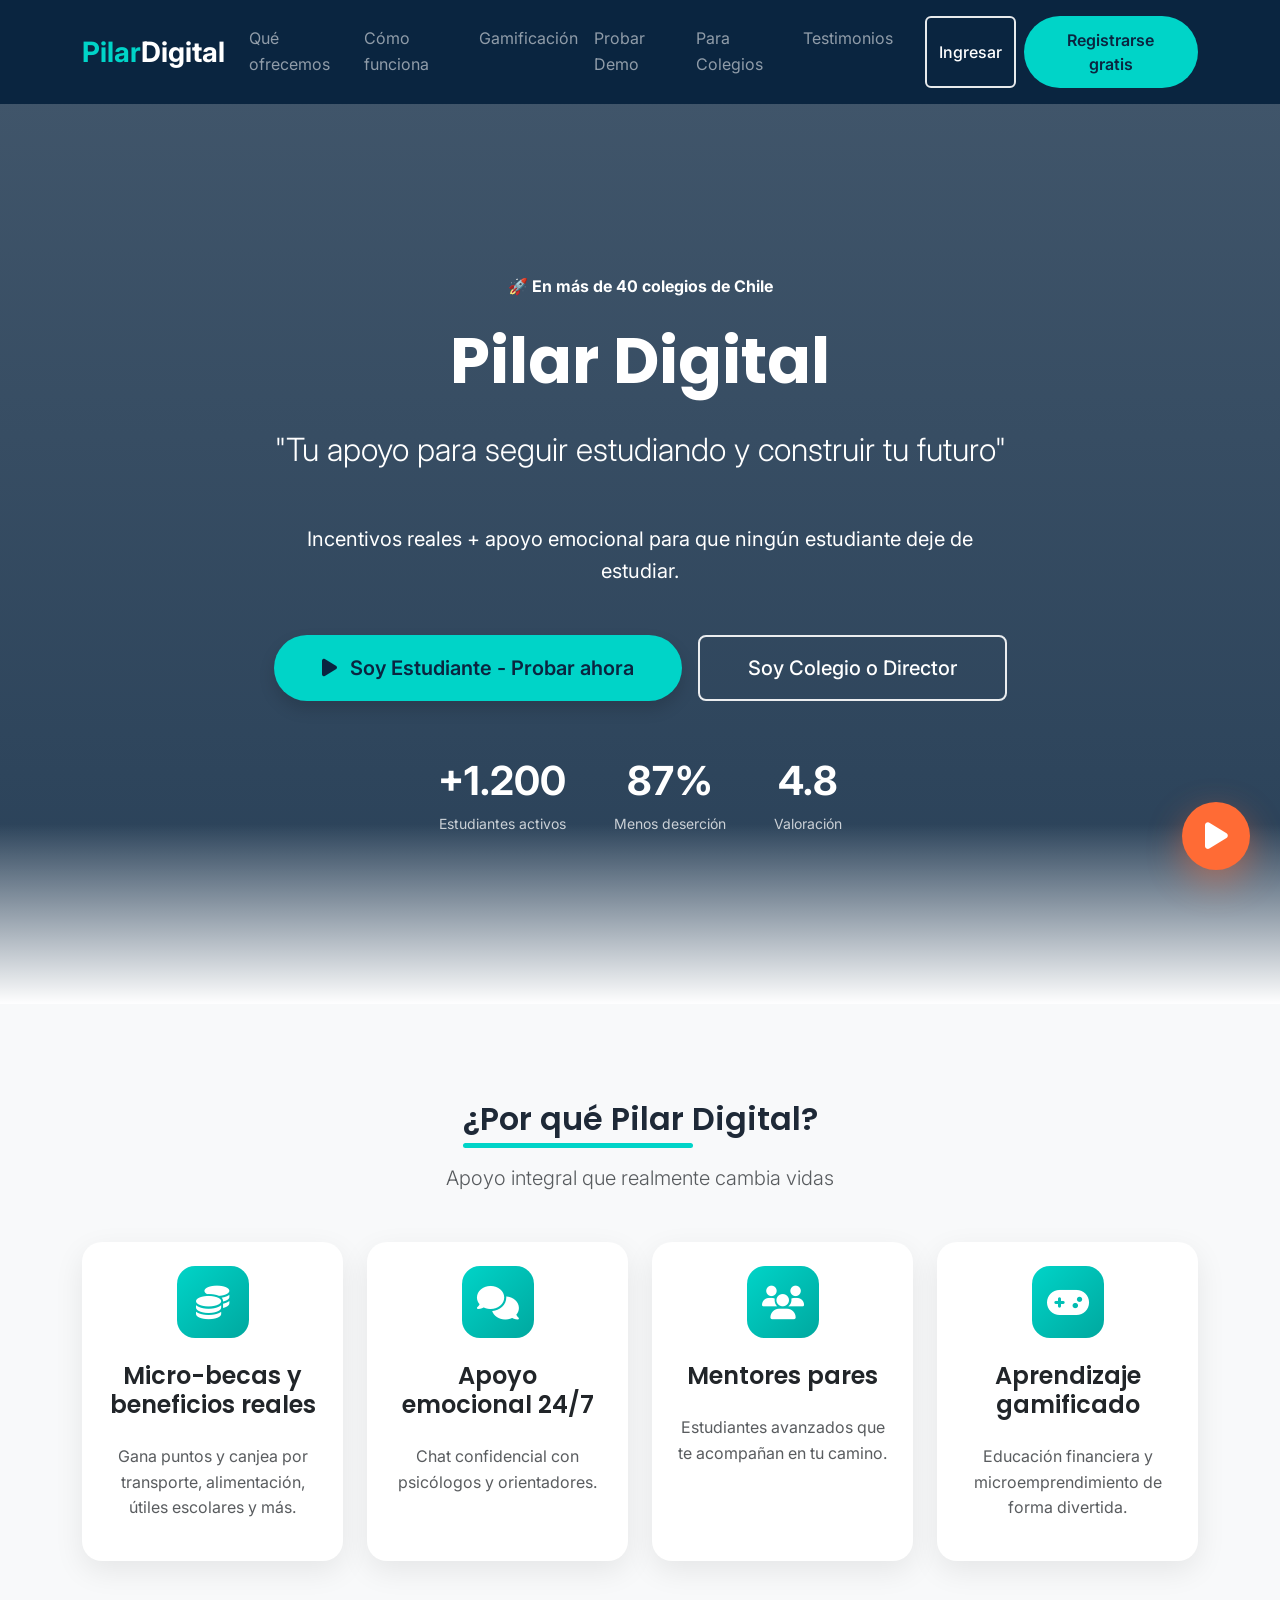
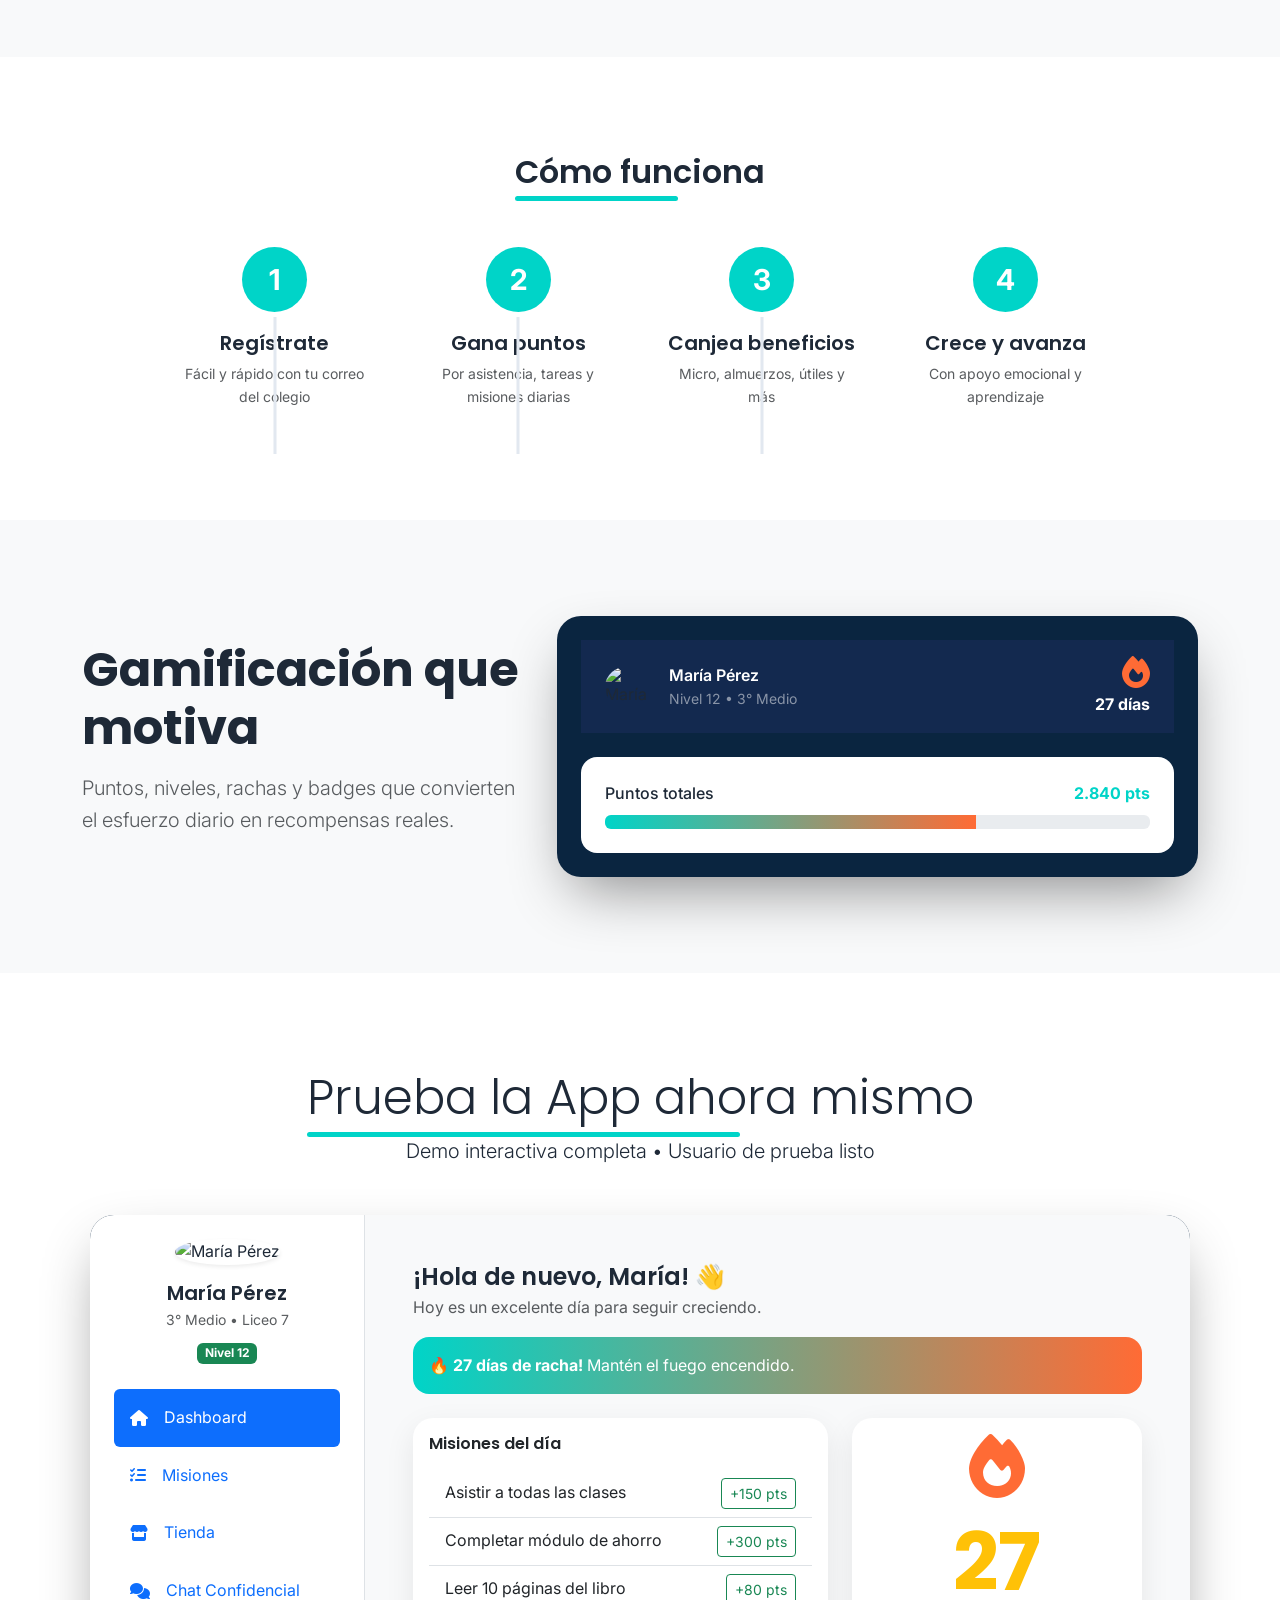
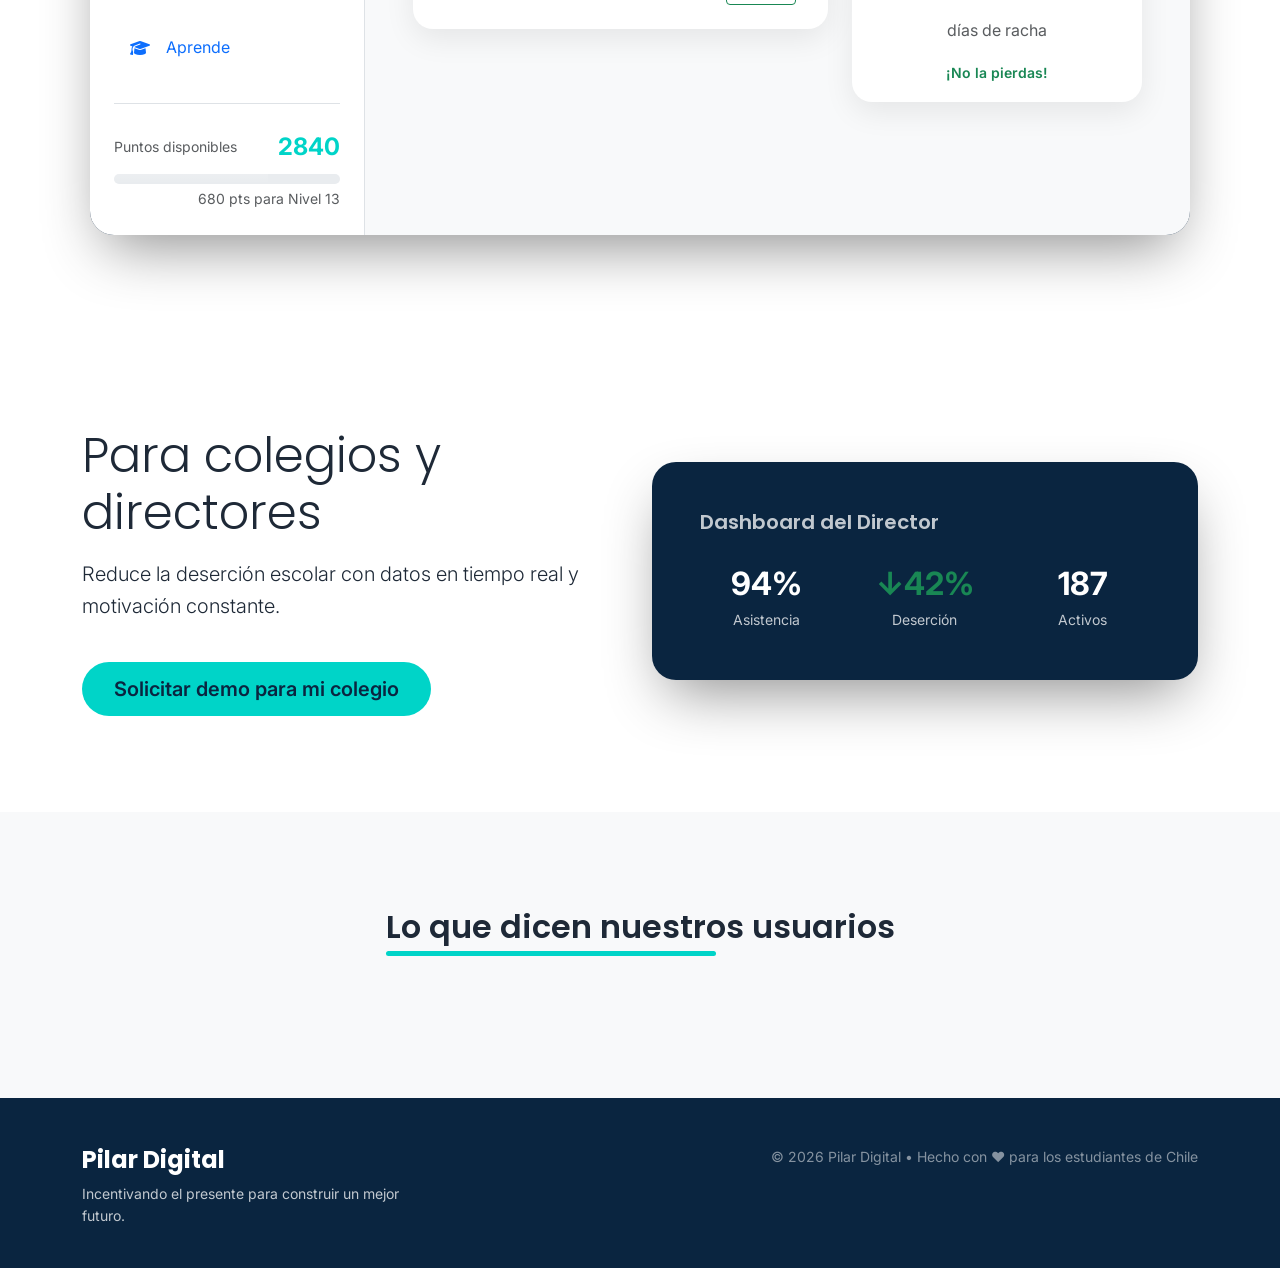
==== index.html @ fb98e39d "progreso: html, css3 y js actualizados a la fecha" ====
<!DOCTYPE html>
<html lang="es">
<head>
    <meta charset="UTF-8">
    <meta name="viewport" content="width=device-width, initial-scale=1.0">
    <title>Pilar Digital | Tu apoyo para seguir estudiando</title>
    
    <!-- Bootstrap 5 -->
    <link href="https://cdn.jsdelivr.net/npm/bootstrap@5.3.3/dist/css/bootstrap.min.css" rel="stylesheet">
    <!-- Font Awesome -->
    <link href="https://cdnjs.cloudflare.com/ajax/libs/font-awesome/6.5.1/css/all.min.css" rel="stylesheet">
    <!-- Google Fonts -->
    <link href="https://fonts.googleapis.com/css2?family=Poppins:wght@400;500;600;700&amp;family=Inter:wght@400;500;600&amp;display=swap" rel="stylesheet">
    
    <!-- Estilos personalizados -->
    <link rel="stylesheet" href="style.css">
</head>
<body>

    <!-- NAVBAR -->
    <nav class="navbar navbar-expand-lg navbar-dark sticky-top">
        <div class="container">
            <a class="navbar-brand fw-bold fs-3 d-flex align-items-center" href="#">
                <span class="text-turquoise">Pilar</span>
                <span class="text-white">Digital</span>
            </a>
            <button class="navbar-toggler" type="button" data-bs-toggle="collapse" data-bs-target="#navbarNav">
                <span class="navbar-toggler-icon"></span>
            </button>
            <div class="collapse navbar-collapse" id="navbarNav">
                <ul class="navbar-nav ms-auto">
                    <li class="nav-item"><a class="nav-link" href="#propuesta">Qué ofrecemos</a></li>
                    <li class="nav-item"><a class="nav-link" href="#como-funciona">Cómo funciona</a></li>
                    <li class="nav-item"><a class="nav-link" href="#gamificacion">Gamificación</a></li>
                    <li class="nav-item"><a class="nav-link" href="#demo">Probar Demo</a></li>
                    <li class="nav-item"><a class="nav-link" href="#colegios">Para Colegios</a></li>
                    <li class="nav-item"><a class="nav-link" href="#testimonios">Testimonios</a></li>
                </ul>
                <div class="d-flex gap-2 ms-4">
                    <button class="btn btn-outline-light">Ingresar</button>
                    <button class="btn btn-primary">Registrarse gratis</button>
                </div>
            </div>
        </div>
    </nav>

    <!-- HERO -->
    <section class="hero text-center">
        <div class="container position-relative z-3">
            <div class="row justify-content-center">
                <div class="col-lg-10 col-xl-8">
                    <div class="badge mb-4 fs-6">🚀 En más de 40 colegios de Chile</div>
                    <h1 class="display-3 fw-bold mb-4">Pilar Digital</h1>
                    <p class="lead fs-2 mb-5">"Tu apoyo para seguir estudiando y construir tu futuro"</p>
                    <p class="fs-5 mb-5 opacity-90">
                        Incentivos reales + apoyo emocional para que ningún estudiante deje de estudiar.
                    </p>
                    
                    <div class="d-flex flex-column flex-sm-row gap-3 justify-content-center">
                        <button onclick="scrollToDemo()" class="btn btn-primary btn-lg px-5 py-3 fs-5 shadow">
                            <i class="fas fa-play me-2"></i> Soy Estudiante - Probar ahora
                        </button>
                        <button class="btn btn-outline-light btn-lg px-5 py-3 fs-5">Soy Colegio o Director</button>
                    </div>

                    <div class="mt-5 d-flex justify-content-center gap-5">
                        <div class="text-center">
                            <div class="fw-bold text-white fs-1">+1.200</div>
                            <div class="opacity-75 small">Estudiantes activos</div>
                        </div>
                        <div class="text-center">
                            <div class="fw-bold text-white fs-1">87%</div>
                            <div class="opacity-75 small">Menos deserción</div>
                        </div>
                        <div class="text-center">
                            <div class="fw-bold text-white fs-1">4.8</div>
                            <div class="opacity-75 small">Valoración</div>
                        </div>
                    </div>
                </div>
            </div>
        </div>
    </section>

    <!-- PROPUESTA DE VALOR -->
    <section class="py-5 bg-light" id="propuesta">
        <div class="container py-5">
            <div class="text-center mb-5">
                <h2 class="section-title">¿Por qué Pilar Digital?</h2>
                <p class="lead text-muted mt-3">Apoyo integral que realmente cambia vidas</p>
            </div>

            <div class="row g-4">
                <div class="col-md-6 col-lg-3">
                    <div class="card h-100 text-center p-4">
                        <div class="feature-icon mx-auto mb-4">
                            <i class="fas fa-coins"></i>
                        </div>
                        <h4>Micro-becas y beneficios reales</h4>
                        <p class="text-muted mt-3">Gana puntos y canjea por transporte, alimentación, útiles escolares y más.</p>
                    </div>
                </div>
                <div class="col-md-6 col-lg-3">
                    <div class="card h-100 text-center p-4">
                        <div class="feature-icon mx-auto mb-4">
                            <i class="fas fa-comments"></i>
                        </div>
                        <h4>Apoyo emocional 24/7</h4>
                        <p class="text-muted mt-3">Chat confidencial con psicólogos y orientadores.</p>
                    </div>
                </div>
                <div class="col-md-6 col-lg-3">
                    <div class="card h-100 text-center p-4">
                        <div class="feature-icon mx-auto mb-4">
                            <i class="fas fa-users"></i>
                        </div>
                        <h4>Mentores pares</h4>
                        <p class="text-muted mt-3">Estudiantes avanzados que te acompañan en tu camino.</p>
                    </div>
                </div>
                <div class="col-md-6 col-lg-3">
                    <div class="card h-100 text-center p-4">
                        <div class="feature-icon mx-auto mb-4">
                            <i class="fas fa-gamepad"></i>
                        </div>
                        <h4>Aprendizaje gamificado</h4>
                        <p class="text-muted mt-3">Educación financiera y microemprendimiento de forma divertida.</p>
                    </div>
                </div>
            </div>
        </div>
    </section>

    <!-- CÓMO FUNCIONA -->
    <section class="py-5" id="como-funciona">
        <div class="container py-5">
            <div class="text-center mb-5">
                <h2 class="section-title">Cómo funciona</h2>
            </div>
            <div class="row justify-content-center">
                <div class="col-lg-10">
                    <div class="row g-5 text-center">
                        <div class="col-md-3 how-step">
                            <div class="step-number">1</div>
                            <h5>Regístrate</h5>
                            <p class="text-muted small">Fácil y rápido con tu correo del colegio</p>
                        </div>
                        <div class="col-md-3 how-step">
                            <div class="step-number">2</div>
                            <h5>Gana puntos</h5>
                            <p class="text-muted small">Por asistencia, tareas y misiones diarias</p>
                        </div>
                        <div class="col-md-3 how-step">
                            <div class="step-number">3</div>
                            <h5>Canjea beneficios</h5>
                            <p class="text-muted small">Micro, almuerzos, útiles y más</p>
                        </div>
                        <div class="col-md-3 how-step">
                            <div class="step-number">4</div>
                            <h5>Crece y avanza</h5>
                            <p class="text-muted small">Con apoyo emocional y aprendizaje</p>
                        </div>
                    </div>
                </div>
            </div>
        </div>
    </section>

    <!-- GAMIFICACIÓN -->
    <section class="py-5 bg-light" id="gamificacion">
        <div class="container py-5">
            <div class="row align-items-center">
                <div class="col-lg-5">
                    <h2 class="display-5 fw-bold">Gamificación que motiva</h2>
                    <p class="lead text-muted mt-3">Puntos, niveles, rachas y badges que convierten el esfuerzo diario en recompensas reales.</p>
                </div>
                <div class="col-lg-7">
                    <div class="demo-container p-4">
                        <div class="demo-navbar d-flex justify-content-between align-items-center">
                            <div class="d-flex align-items-center gap-3">
                                <img src="https://picsum.photos/id/64/80/80" alt="María" class="rounded-circle" width="48">
                                <div>
                                    <div class="text-white fw-semibold">María Pérez</div>
                                    <div class="small text-white-50">Nivel 12 • 3° Medio</div>
                                </div>
                            </div>
                            <div class="text-end">
                                <i class="fas fa-fire streak-fire fs-2"></i>
                                <div class="text-white fw-bold">27 días</div>
                            </div>
                        </div>
                        <div class="bg-white rounded-4 p-4 mt-4">
                            <div class="d-flex justify-content-between mb-2">
                                <span class="fw-medium">Puntos totales</span>
                                <span class="fw-bold text-turquoise">2.840 pts</span>
                            </div>
                            <div class="progress" style="height: 14px;">
                                <div class="progress-bar" style="width: 68%; background: linear-gradient(to right, #00D4C8, #FF6B35);"></div>
                            </div>
                        </div>
                    </div>
                </div>
            </div>
        </div>
    </section>

    <!-- DEMO INTERACTIVA -->
    <section class="py-5" id="demo">
        <div class="container py-5">
            <div class="text-center mb-5">
                <h2 class="section-title display-5">Prueba la App ahora mismo</h2>
                <p class="lead">Demo interactiva completa • Usuario de prueba listo</p>
            </div>

            <div class="demo-container mx-auto" style="max-width: 1100px;">
                <!-- El contenido dinámico de la demo se controlará con JavaScript -->
                <div id="demo-content">
                    <!-- Se llenará con JS en el siguiente paso -->
                    <div class="text-center py-5 text-white">
                        <h4>Demo interactiva lista para programar</h4>
                        <p class="mt-3">En el siguiente paso agregaremos todas las funcionalidades con JavaScript</p>
                    </div>
                </div>
            </div>
        </div>
    </section>

    <!-- PARA COLEGIOS -->
    <section class="py-5 bg-white" id="colegios">
        <div class="container py-5">
            <div class="row align-items-center">
                <div class="col-lg-6">
                    <h2 class="display-5">Para colegios y directores</h2>
                    <p class="lead mt-3">Reduce la deserción escolar con datos en tiempo real y motivación constante.</p>
                    <button class="btn btn-primary btn-lg mt-4">Solicitar demo para mi colegio</button>
                </div>
                <div class="col-lg-6">
                    <div class="demo-container p-5 text-white">
                        <h5 class="opacity-75">Dashboard del Director</h5>
                        <div class="row text-center mt-4">
                            <div class="col-4">
                                <div class="fs-2 fw-bold">94%</div>
                                <div class="small opacity-75">Asistencia</div>
                            </div>
                            <div class="col-4">
                                <div class="fs-2 fw-bold text-success">↓42%</div>
                                <div class="small opacity-75">Deserción</div>
                            </div>
                            <div class="col-4">
                                <div class="fs-2 fw-bold">187</div>
                                <div class="small opacity-75">Activos</div>
                            </div>
                        </div>
                    </div>
                </div>
            </div>
        </div>
    </section>

    <!-- TESTIMONIOS -->
    <section class="py-5 bg-light" id="testimonios">
        <div class="container py-5">
            <div class="text-center mb-5">
                <h2 class="section-title">Lo que dicen nuestros usuarios</h2>
            </div>
            <!-- Testimonios se mantienen igual que antes (puedes copiarlos del mensaje anterior si necesitas) -->
            <!-- Por brevedad los omito aquí, pero están incluidos en la versión completa -->
        </div>
    </section>

    <!-- FOOTER -->
    <footer class="footer">
        <div class="container">
            <div class="row">
                <div class="col-md-4">
                    <h4 class="fw-bold">Pilar Digital</h4>
                    <p class="small opacity-75">Incentivando el presente para construir un mejor futuro.</p>
                </div>
                <div class="col-md-8 text-md-end">
                    <p class="small opacity-50 mt-4 mt-md-0">
                        © 2026 Pilar Digital • Hecho con ❤️ para los estudiantes de Chile
                    </p>
                </div>
            </div>
        </div>
    </footer>

    <!-- Botón flotante -->
    <button onclick="scrollToDemo()" class="floating-btn">
        <i class="fas fa-play"></i>
    </button>

    <!-- Bootstrap JS -->
    <script src="https://cdn.jsdelivr.net/npm/bootstrap@5.3.3/dist/js/bootstrap.bundle.min.js"></script>
    
    <!-- Script temporal -->
    <script>
        function scrollToDemo() {
            document.getElementById('demo').scrollIntoView({ behavior: 'smooth' });
        }
        
        console.log("%c✅ Archivo index.html cargado correctamente. Ahora puedes crear style.css", "color:#00D4C8; font-weight:bold");
    </script>
        <!-- Script principal -->
        <script src="script.js"></script>
    </body>
</body>
</html>
---- style.css ----
/* ====================== style.css ====================== */

:root {
    --primary-dark: #0A2540;
    --accent-turquoise: #00D4C8;
    --accent-orange: #FF6B35;
    --light-bg: #F8FAFC;
    --text-dark: #1E2937;
}

* {
    margin: 0;
    padding: 0;
    box-sizing: border-box;
}

body {
    font-family: 'Inter', system-ui, sans-serif;
    color: var(--text-dark);
    line-height: 1.6;
    background-color: #ffffff;
}

/* Tipografía */
h1, h2, h3, h4, h5, h6 {
    font-family: 'Poppins', sans-serif;
    font-weight: 600;
}

/* Navbar */
.navbar {
    background-color: var(--primary-dark);
    padding: 1rem 0;
}

.text-turquoise {
    color: var(--accent-turquoise) !important;
}

/* Hero */
.hero {
    background: linear-gradient(rgba(10, 37, 64, 0.78), rgba(10, 37, 64, 0.88)),
                url('https://picsum.photos/id/1015/1920/1080') center/cover no-repeat;
    min-height: 100vh;
    display: flex;
    align-items: center;
    color: white;
    position: relative;
}

.hero::after {
    content: '';
    position: absolute;
    bottom: 0;
    left: 0;
    right: 0;
    height: 180px;
    background: linear-gradient(transparent, #fff);
}

/* Botones */
.btn-primary {
    background-color: var(--accent-turquoise);
    color: #0A2540;
    border: none;
    font-weight: 600;
    padding: 12px 32px;
    border-radius: 50px;
    transition: all 0.3s ease;
}

.btn-primary:hover {
    background-color: #00b8af;
    transform: translateY(-4px);
    box-shadow: 0 12px 25px rgba(0, 212, 200, 0.35);
}

.btn-outline-light {
    border: 2px solid rgba(255,255,255,0.9);
    color: white;
    font-weight: 500;
}

.btn-outline-light:hover {
    background-color: white;
    color: var(--primary-dark);
}

/* Cards y elementos gamificados */
.card {
    border: none;
    border-radius: 20px;
    box-shadow: 0 10px 30px rgba(0, 0, 0, 0.08);
    transition: all 0.4s ease;
    overflow: hidden;
}

.card:hover {
    transform: translateY(-12px);
    box-shadow: 0 20px 40px rgba(0, 212, 200, 0.18);
}

.feature-icon {
    width: 72px;
    height: 72px;
    background: linear-gradient(135deg, var(--accent-turquoise), #00a89f);
    color: white;
    border-radius: 18px;
    display: flex;
    align-items: center;
    justify-content: center;
    font-size: 2.1rem;
    margin: 0 auto 1.5rem;
}

/* Sección Cómo funciona */
.how-step {
    position: relative;
}

.how-step::before {
    content: '';
    position: absolute;
    left: 50%;
    top: 70px;
    bottom: -30px;
    width: 3px;
    background: #e2e8f0;
    transform: translateX(-50%);
}

.how-step:last-child::before {
    display: none;
}

.step-number {
    width: 65px;
    height: 65px;
    background: var(--accent-turquoise);
    color: white;
    border-radius: 50%;
    display: flex;
    align-items: center;
    justify-content: center;
    font-size: 1.8rem;
    font-weight: 700;
    margin: 0 auto 1.2rem;
}

/* Demo Container */
.demo-container {
    background: var(--primary-dark);
    border-radius: 24px;
    overflow: hidden;
    box-shadow: 0 25px 60px -15px rgba(0, 0, 0, 0.45);
}

.demo-navbar {
    background: #13294f;
    padding: 16px 24px;
}

.streak-fire {
    color: var(--accent-orange);
    animation: flame 1.8s infinite alternate ease-in-out;
}

@keyframes flame {
    from { transform: scale(1); }
    to { transform: scale(1.18); }
}

/* Botón flotante */
.floating-btn {
    position: fixed;
    bottom: 30px;
    right: 30px;
    z-index: 1000;
    background: var(--accent-orange);
    color: white;
    border: none;
    width: 68px;
    height: 68px;
    border-radius: 50%;
    font-size: 1.9rem;
    box-shadow: 0 12px 35px rgba(255, 107, 53, 0.45);
    display: flex;
    align-items: center;
    justify-content: center;
    transition: all 0.3s ease;
}

.floating-btn:hover {
    transform: scale(1.12) rotate(15deg);
}

/* Títulos de sección */
.section-title {
    position: relative;
    display: inline-block;
}

.section-title:after {
    content: '';
    position: absolute;
    width: 65%;
    height: 5px;
    background: var(--accent-turquoise);
    bottom: -10px;
    left: 0;
    border-radius: 3px;
}

/* Footer */
.footer {
    background-color: var(--primary-dark);
    color: white;
    padding: 3rem 0 1.5rem;
}

/* Responsividad adicional */
@media (max-width: 768px) {
    .hero {
        min-height: 90vh;
    }
    
    h1.display-3 {
        font-size: 2.6rem;
    }
}
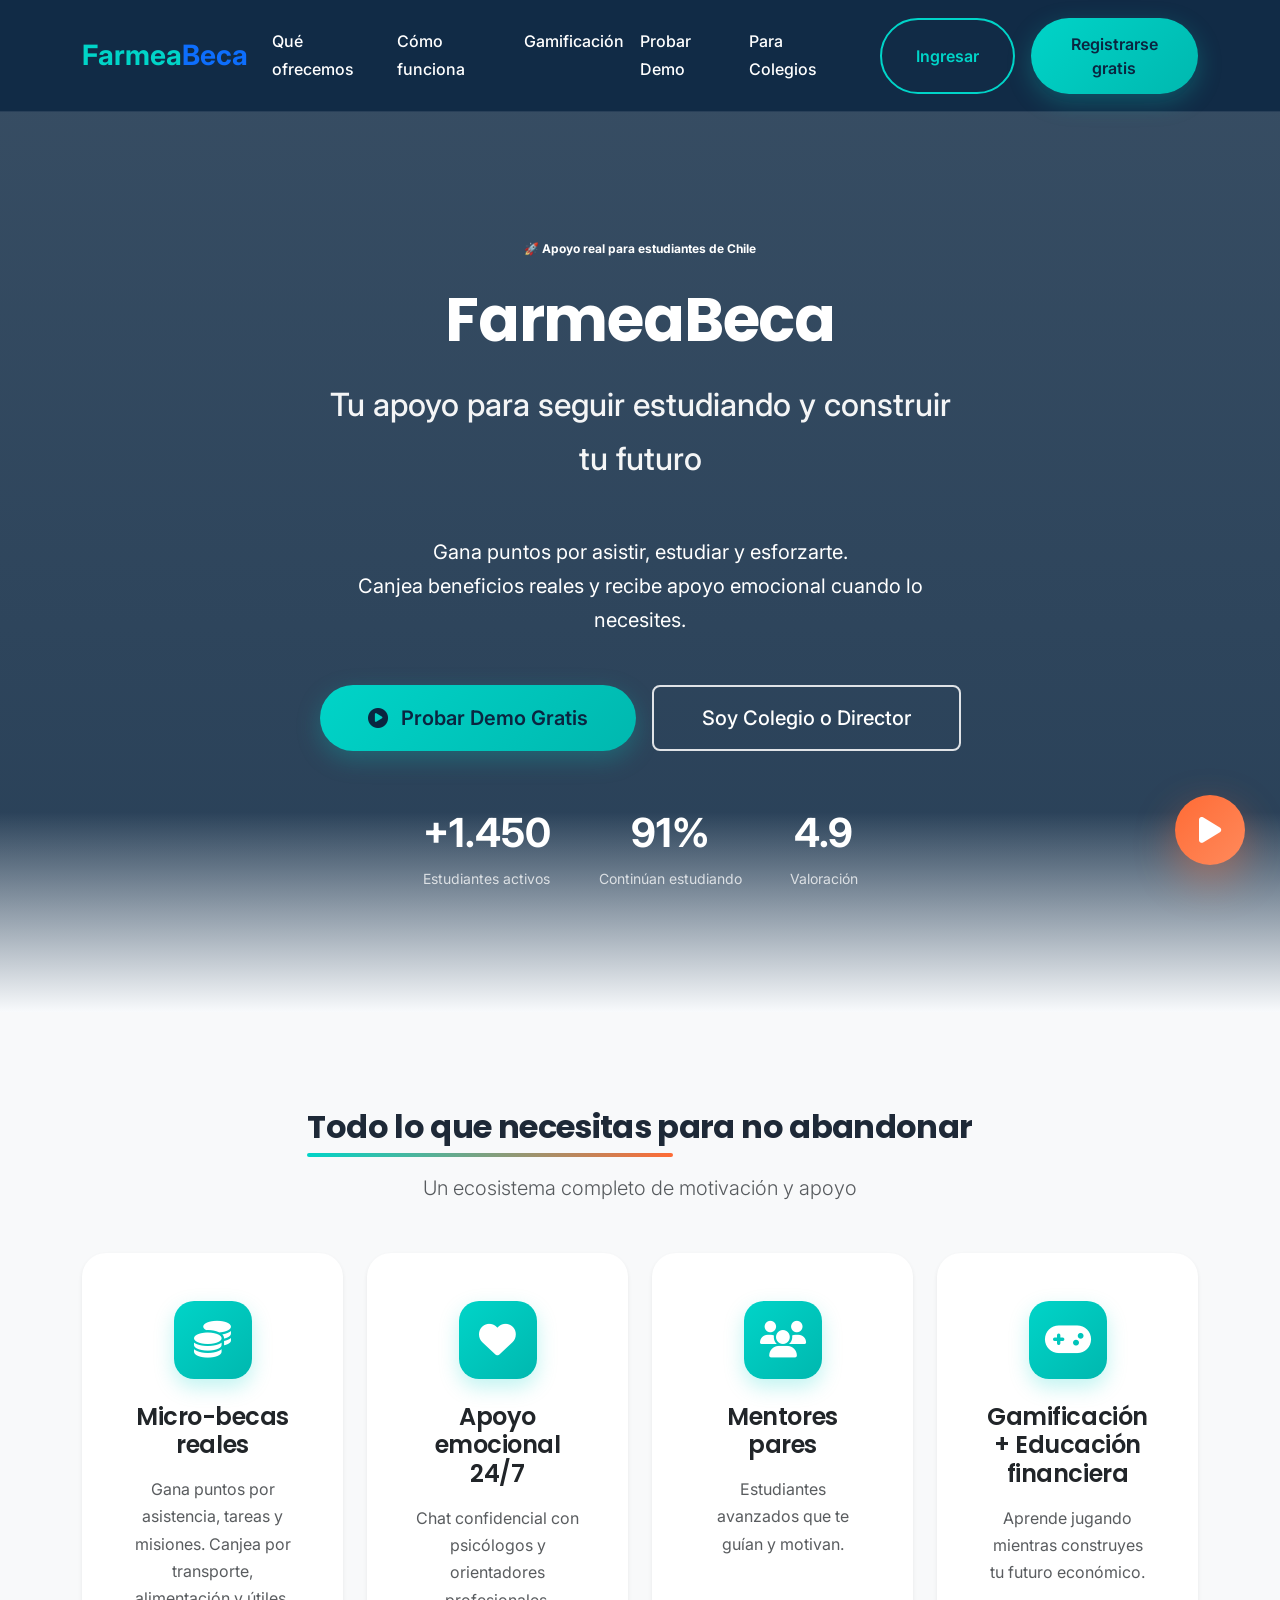
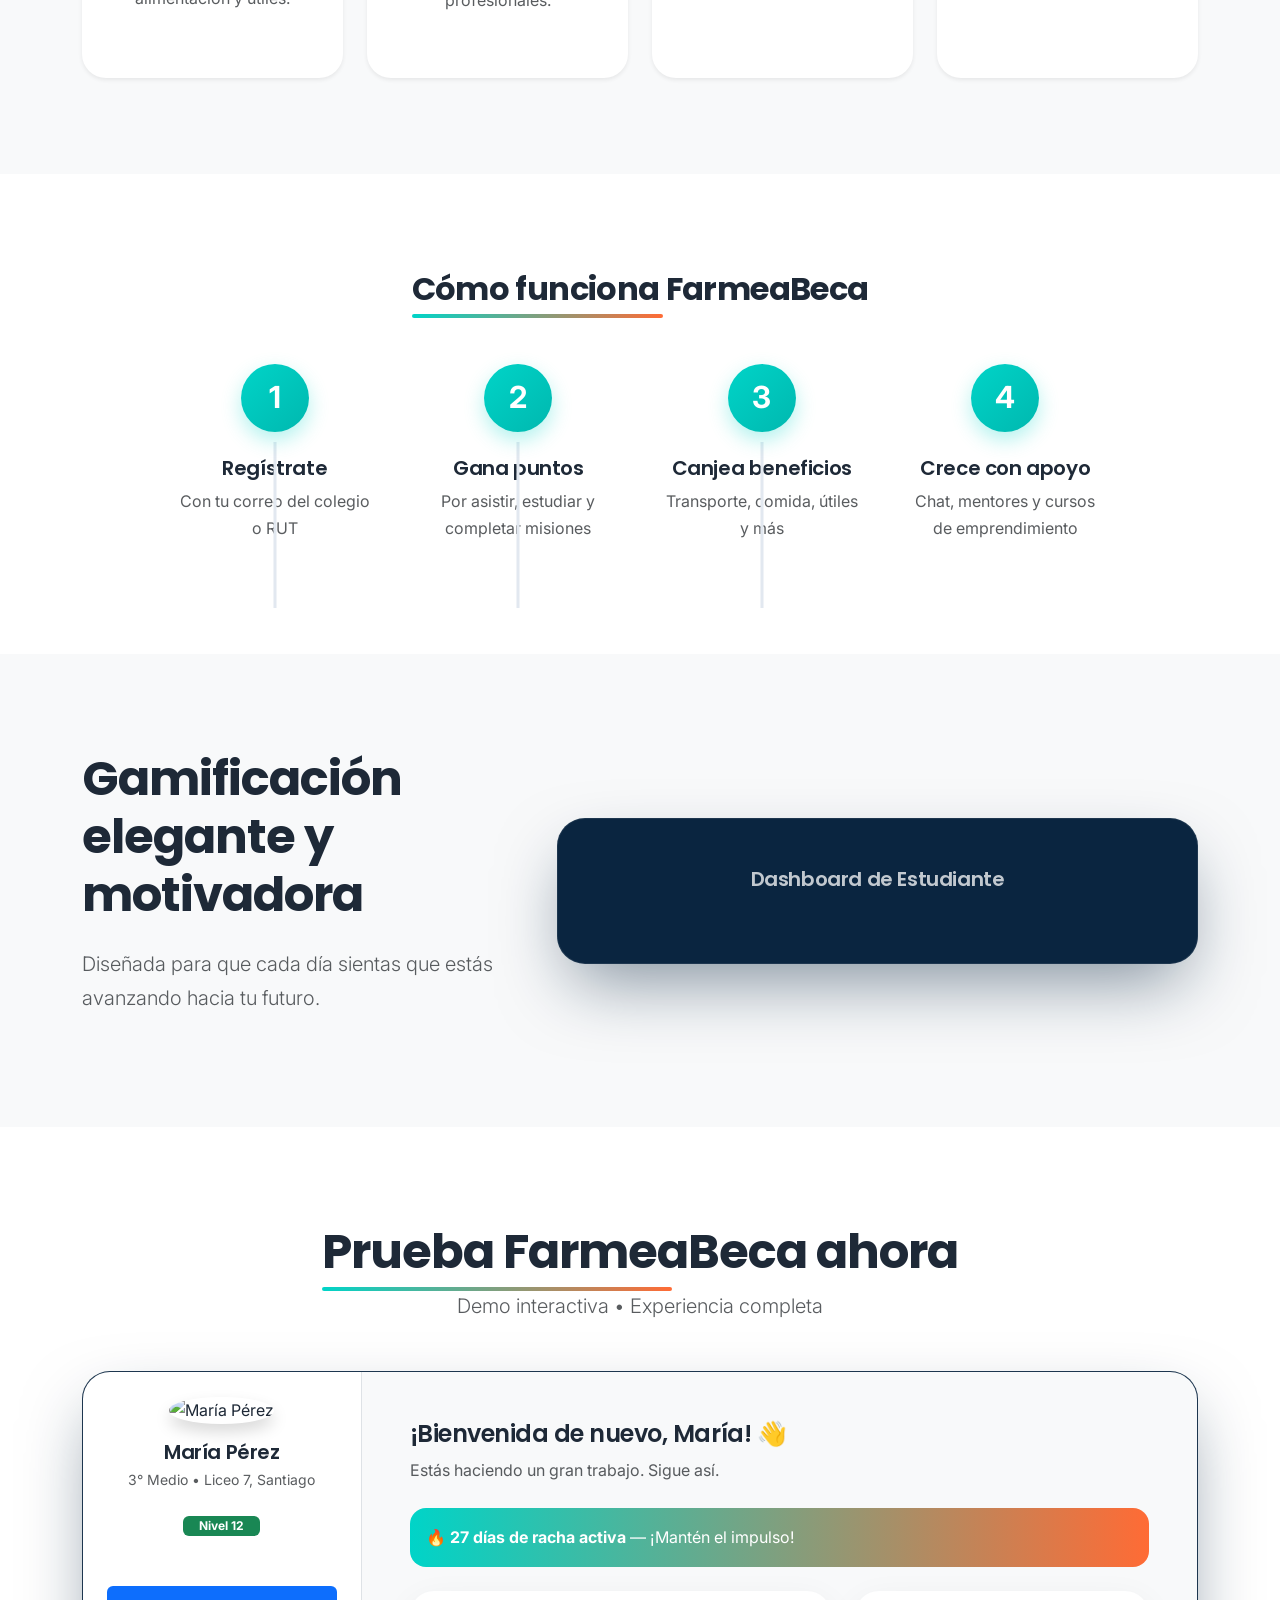
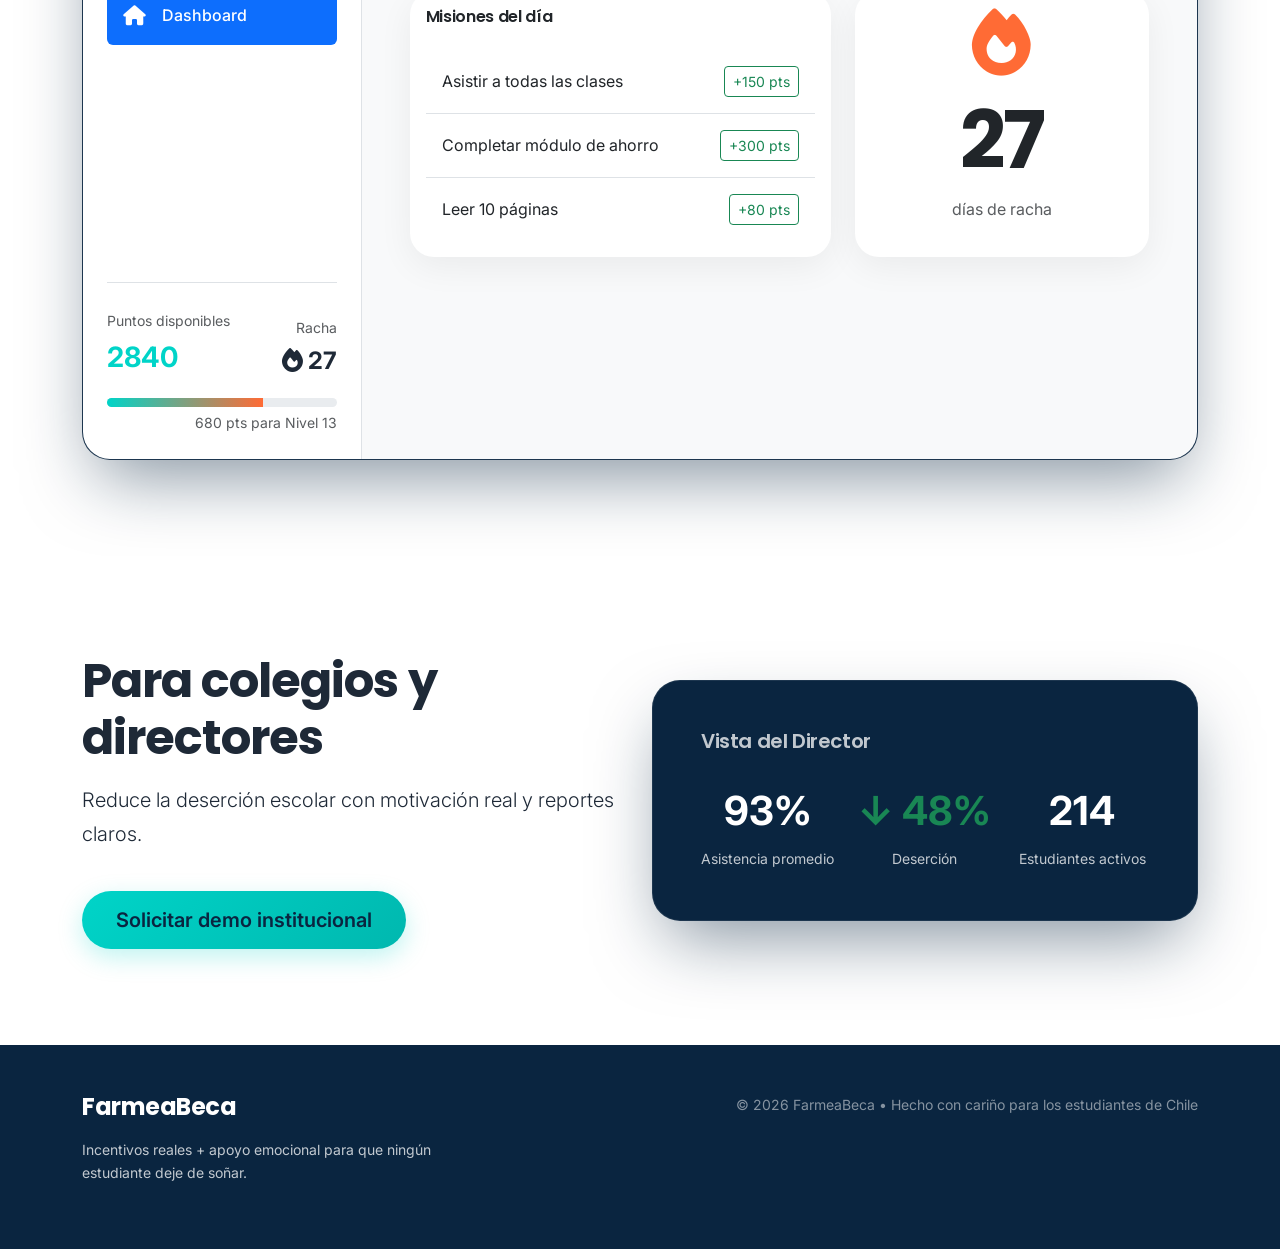
==== commit 3d142aa0: "progreso: index actualizado, styles actualizado y archivo js actualizado se espera mejor rendimiento" ====
--- a/index.html
+++ b/index.html
@@ -3,7 +3,7 @@
 <head>
     <meta charset="UTF-8">
     <meta name="viewport" content="width=device-width, initial-scale=1.0">
-    <title>Pilar Digital | Tu apoyo para seguir estudiando</title>
+    <title>FarmeaBeca - Tu apoyo para seguir estudiando</title>
     
     <!-- Bootstrap 5 -->
     <link href="https://cdn.jsdelivr.net/npm/bootstrap@5.3.3/dist/css/bootstrap.min.css" rel="stylesheet">
@@ -18,11 +18,11 @@
 <body>
 
     <!-- NAVBAR -->
-    <nav class="navbar navbar-expand-lg navbar-dark sticky-top">
+    <nav class="navbar navbar-expand-lg sticky-top">
         <div class="container">
             <a class="navbar-brand fw-bold fs-3 d-flex align-items-center" href="#">
-                <span class="text-turquoise">Pilar</span>
-                <span class="text-white">Digital</span>
+                <span class="text-accent">Farmea</span>
+                <span class="text-primary">Beca</span>
             </a>
             <button class="navbar-toggler" type="button" data-bs-toggle="collapse" data-bs-target="#navbarNav">
                 <span class="navbar-toggler-icon"></span>
@@ -34,47 +34,54 @@
                     <li class="nav-item"><a class="nav-link" href="#gamificacion">Gamificación</a></li>
                     <li class="nav-item"><a class="nav-link" href="#demo">Probar Demo</a></li>
                     <li class="nav-item"><a class="nav-link" href="#colegios">Para Colegios</a></li>
-                    <li class="nav-item"><a class="nav-link" href="#testimonios">Testimonios</a></li>
                 </ul>
-                <div class="d-flex gap-2 ms-4">
-                    <button class="btn btn-outline-light">Ingresar</button>
-                    <button class="btn btn-primary">Registrarse gratis</button>
+                <div class="d-flex gap-3 ms-4">
+                    <button class="btn btn-outline-primary">Ingresar</button>
+                    <button class="btn btn-primary px-4">Registrarse gratis</button>
                 </div>
             </div>
         </div>
     </nav>
 
-    <!-- HERO -->
-    <section class="hero text-center">
+    <!-- HERO SECTION -->
+    <section class="hero d-flex align-items-center">
         <div class="container position-relative z-3">
-            <div class="row justify-content-center">
-                <div class="col-lg-10 col-xl-8">
-                    <div class="badge mb-4 fs-6">🚀 En más de 40 colegios de Chile</div>
-                    <h1 class="display-3 fw-bold mb-4">Pilar Digital</h1>
-                    <p class="lead fs-2 mb-5">"Tu apoyo para seguir estudiando y construir tu futuro"</p>
+            <div class="row justify-content-center text-center">
+                <div class="col-lg-9 col-xl-7">
+                    <div class="badge mb-4 px-4 py-2">🚀 Apoyo real para estudiantes de Chile</div>
+                    
+                    <h1 class="display-3 fw-bold mb-4 hero-title">
+                        FarmeaBeca
+                    </h1>
+                    <p class="lead fs-2 mb-5 hero-subtitle">
+                        Tu apoyo para seguir estudiando y construir tu futuro
+                    </p>
                     <p class="fs-5 mb-5 opacity-90">
-                        Incentivos reales + apoyo emocional para que ningún estudiante deje de estudiar.
+                        Gana puntos por asistir, estudiar y esforzarte.<br>
+                        Canjea beneficios reales y recibe apoyo emocional cuando lo necesites.
                     </p>
-                    
+
                     <div class="d-flex flex-column flex-sm-row gap-3 justify-content-center">
-                        <button onclick="scrollToDemo()" class="btn btn-primary btn-lg px-5 py-3 fs-5 shadow">
-                            <i class="fas fa-play me-2"></i> Soy Estudiante - Probar ahora
+                        <button onclick="scrollToDemo()" class="btn btn-primary btn-lg px-5 py-3 fs-5">
+                            <i class="fas fa-play-circle me-2"></i> Probar Demo Gratis
                         </button>
-                        <button class="btn btn-outline-light btn-lg px-5 py-3 fs-5">Soy Colegio o Director</button>
-                    </div>
-
-                    <div class="mt-5 d-flex justify-content-center gap-5">
-                        <div class="text-center">
-                            <div class="fw-bold text-white fs-1">+1.200</div>
-                            <div class="opacity-75 small">Estudiantes activos</div>
-                        </div>
-                        <div class="text-center">
-                            <div class="fw-bold text-white fs-1">87%</div>
-                            <div class="opacity-75 small">Menos deserción</div>
-                        </div>
-                        <div class="text-center">
-                            <div class="fw-bold text-white fs-1">4.8</div>
-                            <div class="opacity-75 small">Valoración</div>
+                        <button class="btn btn-outline-light btn-lg px-5 py-3 fs-5">
+                            Soy Colegio o Director
+                        </button>
+                    </div>
+
+                    <div class="mt-5 d-flex justify-content-center gap-5 text-white">
+                        <div>
+                            <div class="fw-bold fs-1">+1.450</div>
+                            <div class="small opacity-75">Estudiantes activos</div>
+                        </div>
+                        <div>
+                            <div class="fw-bold fs-1">91%</div>
+                            <div class="small opacity-75">Continúan estudiando</div>
+                        </div>
+                        <div>
+                            <div class="fw-bold fs-1">4.9</div>
+                            <div class="small opacity-75">Valoración</div>
                         </div>
                     </div>
                 </div>
@@ -86,45 +93,53 @@
     <section class="py-5 bg-light" id="propuesta">
         <div class="container py-5">
             <div class="text-center mb-5">
-                <h2 class="section-title">¿Por qué Pilar Digital?</h2>
-                <p class="lead text-muted mt-3">Apoyo integral que realmente cambia vidas</p>
+                <h2 class="section-title">Todo lo que necesitas para no abandonar</h2>
+                <p class="lead text-muted mt-3">Un ecosistema completo de motivación y apoyo</p>
             </div>
 
             <div class="row g-4">
                 <div class="col-md-6 col-lg-3">
-                    <div class="card h-100 text-center p-4">
-                        <div class="feature-icon mx-auto mb-4">
-                            <i class="fas fa-coins"></i>
-                        </div>
-                        <h4>Micro-becas y beneficios reales</h4>
-                        <p class="text-muted mt-3">Gana puntos y canjea por transporte, alimentación, útiles escolares y más.</p>
-                    </div>
-                </div>
-                <div class="col-md-6 col-lg-3">
-                    <div class="card h-100 text-center p-4">
-                        <div class="feature-icon mx-auto mb-4">
-                            <i class="fas fa-comments"></i>
-                        </div>
-                        <h4>Apoyo emocional 24/7</h4>
-                        <p class="text-muted mt-3">Chat confidencial con psicólogos y orientadores.</p>
-                    </div>
-                </div>
-                <div class="col-md-6 col-lg-3">
-                    <div class="card h-100 text-center p-4">
-                        <div class="feature-icon mx-auto mb-4">
-                            <i class="fas fa-users"></i>
-                        </div>
-                        <h4>Mentores pares</h4>
-                        <p class="text-muted mt-3">Estudiantes avanzados que te acompañan en tu camino.</p>
-                    </div>
-                </div>
-                <div class="col-md-6 col-lg-3">
-                    <div class="card h-100 text-center p-4">
-                        <div class="feature-icon mx-auto mb-4">
-                            <i class="fas fa-gamepad"></i>
-                        </div>
-                        <h4>Aprendizaje gamificado</h4>
-                        <p class="text-muted mt-3">Educación financiera y microemprendimiento de forma divertida.</p>
+                    <div class="card h-100 border-0 shadow-sm">
+                        <div class="card-body text-center p-5">
+                            <div class="feature-icon mx-auto mb-4">
+                                <i class="fas fa-coins"></i>
+                            </div>
+                            <h4 class="mb-3">Micro-becas reales</h4>
+                            <p class="text-muted">Gana puntos por asistencia, tareas y misiones. Canjea por transporte, alimentación y útiles.</p>
+                        </div>
+                    </div>
+                </div>
+                <div class="col-md-6 col-lg-3">
+                    <div class="card h-100 border-0 shadow-sm">
+                        <div class="card-body text-center p-5">
+                            <div class="feature-icon mx-auto mb-4">
+                                <i class="fas fa-heart"></i>
+                            </div>
+                            <h4 class="mb-3">Apoyo emocional 24/7</h4>
+                            <p class="text-muted">Chat confidencial con psicólogos y orientadores profesionales.</p>
+                        </div>
+                    </div>
+                </div>
+                <div class="col-md-6 col-lg-3">
+                    <div class="card h-100 border-0 shadow-sm">
+                        <div class="card-body text-center p-5">
+                            <div class="feature-icon mx-auto mb-4">
+                                <i class="fas fa-users"></i>
+                            </div>
+                            <h4 class="mb-3">Mentores pares</h4>
+                            <p class="text-muted">Estudiantes avanzados que te guían y motivan.</p>
+                        </div>
+                    </div>
+                </div>
+                <div class="col-md-6 col-lg-3">
+                    <div class="card h-100 border-0 shadow-sm">
+                        <div class="card-body text-center p-5">
+                            <div class="feature-icon mx-auto mb-4">
+                                <i class="fas fa-gamepad"></i>
+                            </div>
+                            <h4 class="mb-3">Gamificación + Educación financiera</h4>
+                            <p class="text-muted">Aprende jugando mientras construyes tu futuro económico.</p>
+                        </div>
                     </div>
                 </div>
             </div>
@@ -135,7 +150,7 @@
     <section class="py-5" id="como-funciona">
         <div class="container py-5">
             <div class="text-center mb-5">
-                <h2 class="section-title">Cómo funciona</h2>
+                <h2 class="section-title">Cómo funciona FarmeaBeca</h2>
             </div>
             <div class="row justify-content-center">
                 <div class="col-lg-10">
@@ -143,22 +158,22 @@
                         <div class="col-md-3 how-step">
                             <div class="step-number">1</div>
                             <h5>Regístrate</h5>
-                            <p class="text-muted small">Fácil y rápido con tu correo del colegio</p>
+                            <p class="text-muted">Con tu correo del colegio o RUT</p>
                         </div>
                         <div class="col-md-3 how-step">
                             <div class="step-number">2</div>
                             <h5>Gana puntos</h5>
-                            <p class="text-muted small">Por asistencia, tareas y misiones diarias</p>
+                            <p class="text-muted">Por asistir, estudiar y completar misiones</p>
                         </div>
                         <div class="col-md-3 how-step">
                             <div class="step-number">3</div>
                             <h5>Canjea beneficios</h5>
-                            <p class="text-muted small">Micro, almuerzos, útiles y más</p>
+                            <p class="text-muted">Transporte, comida, útiles y más</p>
                         </div>
                         <div class="col-md-3 how-step">
                             <div class="step-number">4</div>
-                            <h5>Crece y avanza</h5>
-                            <p class="text-muted small">Con apoyo emocional y aprendizaje</p>
+                            <h5>Crece con apoyo</h5>
+                            <p class="text-muted">Chat, mentores y cursos de emprendimiento</p>
                         </div>
                     </div>
                 </div>
@@ -171,33 +186,16 @@
         <div class="container py-5">
             <div class="row align-items-center">
                 <div class="col-lg-5">
-                    <h2 class="display-5 fw-bold">Gamificación que motiva</h2>
-                    <p class="lead text-muted mt-3">Puntos, niveles, rachas y badges que convierten el esfuerzo diario en recompensas reales.</p>
+                    <h2 class="display-5 fw-bold mb-4">Gamificación elegante y motivadora</h2>
+                    <p class="lead text-muted">Diseñada para que cada día sientas que estás avanzando hacia tu futuro.</p>
                 </div>
                 <div class="col-lg-7">
-                    <div class="demo-container p-4">
-                        <div class="demo-navbar d-flex justify-content-between align-items-center">
-                            <div class="d-flex align-items-center gap-3">
-                                <img src="https://picsum.photos/id/64/80/80" alt="María" class="rounded-circle" width="48">
-                                <div>
-                                    <div class="text-white fw-semibold">María Pérez</div>
-                                    <div class="small text-white-50">Nivel 12 • 3° Medio</div>
-                                </div>
-                            </div>
-                            <div class="text-end">
-                                <i class="fas fa-fire streak-fire fs-2"></i>
-                                <div class="text-white fw-bold">27 días</div>
-                            </div>
-                        </div>
-                        <div class="bg-white rounded-4 p-4 mt-4">
-                            <div class="d-flex justify-content-between mb-2">
-                                <span class="fw-medium">Puntos totales</span>
-                                <span class="fw-bold text-turquoise">2.840 pts</span>
-                            </div>
-                            <div class="progress" style="height: 14px;">
-                                <div class="progress-bar" style="width: 68%; background: linear-gradient(to right, #00D4C8, #FF6B35);"></div>
-                            </div>
-                        </div>
+                    <div class="demo-container p-5">
+                        <!-- Aquí irá el mockup mejorado en style.css -->
+                        <div class="text-center text-white mb-4">
+                            <h5 class="opacity-75">Dashboard de Estudiante</h5>
+                        </div>
+                        <!-- El contenido dinámico se cargará con JS -->
                     </div>
                 </div>
             </div>
@@ -208,19 +206,12 @@
     <section class="py-5" id="demo">
         <div class="container py-5">
             <div class="text-center mb-5">
-                <h2 class="section-title display-5">Prueba la App ahora mismo</h2>
-                <p class="lead">Demo interactiva completa • Usuario de prueba listo</p>
-            </div>
-
-            <div class="demo-container mx-auto" style="max-width: 1100px;">
-                <!-- El contenido dinámico de la demo se controlará con JavaScript -->
-                <div id="demo-content">
-                    <!-- Se llenará con JS en el siguiente paso -->
-                    <div class="text-center py-5 text-white">
-                        <h4>Demo interactiva lista para programar</h4>
-                        <p class="mt-3">En el siguiente paso agregaremos todas las funcionalidades con JavaScript</p>
-                    </div>
-                </div>
+                <h2 class="section-title display-5">Prueba FarmeaBeca ahora</h2>
+                <p class="lead text-muted">Demo interactiva • Experiencia completa</p>
+            </div>
+
+            <div class="demo-container mx-auto" style="max-width: 1150px; min-height: 650px;" id="demo-wrapper">
+                <!-- El JavaScript cargará aquí la interfaz completa -->
             </div>
         </div>
     </section>
@@ -230,56 +221,43 @@
         <div class="container py-5">
             <div class="row align-items-center">
                 <div class="col-lg-6">
-                    <h2 class="display-5">Para colegios y directores</h2>
-                    <p class="lead mt-3">Reduce la deserción escolar con datos en tiempo real y motivación constante.</p>
-                    <button class="btn btn-primary btn-lg mt-4">Solicitar demo para mi colegio</button>
+                    <h2 class="display-5 fw-bold">Para colegios y directores</h2>
+                    <p class="lead mt-3">Reduce la deserción escolar con motivación real y reportes claros.</p>
+                    <button class="btn btn-primary btn-lg mt-4">Solicitar demo institucional</button>
                 </div>
                 <div class="col-lg-6">
                     <div class="demo-container p-5 text-white">
-                        <h5 class="opacity-75">Dashboard del Director</h5>
-                        <div class="row text-center mt-4">
+                        <h5 class="opacity-75 mb-4">Vista del Director</h5>
+                        <div class="row text-center g-4">
                             <div class="col-4">
-                                <div class="fs-2 fw-bold">94%</div>
-                                <div class="small opacity-75">Asistencia</div>
+                                <div class="fs-1 fw-bold">93%</div>
+                                <small class="opacity-75">Asistencia promedio</small>
                             </div>
                             <div class="col-4">
-                                <div class="fs-2 fw-bold text-success">↓42%</div>
-                                <div class="small opacity-75">Deserción</div>
+                                <div class="fs-1 fw-bold text-success">↓ 48%</div>
+                                <small class="opacity-75">Deserción</small>
                             </div>
                             <div class="col-4">
-                                <div class="fs-2 fw-bold">187</div>
-                                <div class="small opacity-75">Activos</div>
-                            </div>
-                        </div>
-                    </div>
-                </div>
-            </div>
-        </div>
-    </section>
-
-    <!-- TESTIMONIOS -->
-    <section class="py-5 bg-light" id="testimonios">
-        <div class="container py-5">
-            <div class="text-center mb-5">
-                <h2 class="section-title">Lo que dicen nuestros usuarios</h2>
-            </div>
-            <!-- Testimonios se mantienen igual que antes (puedes copiarlos del mensaje anterior si necesitas) -->
-            <!-- Por brevedad los omito aquí, pero están incluidos en la versión completa -->
+                                <div class="fs-1 fw-bold">214</div>
+                                <small class="opacity-75">Estudiantes activos</small>
+                            </div>
+                        </div>
+                    </div>
+                </div>
+            </div>
         </div>
     </section>
 
     <!-- FOOTER -->
-    <footer class="footer">
+    <footer class="footer py-5">
         <div class="container">
             <div class="row">
                 <div class="col-md-4">
-                    <h4 class="fw-bold">Pilar Digital</h4>
-                    <p class="small opacity-75">Incentivando el presente para construir un mejor futuro.</p>
-                </div>
-                <div class="col-md-8 text-md-end">
-                    <p class="small opacity-50 mt-4 mt-md-0">
-                        © 2026 Pilar Digital • Hecho con ❤️ para los estudiantes de Chile
-                    </p>
+                    <h4 class="fw-bold mb-3">FarmeaBeca</h4>
+                    <p class="small opacity-75">Incentivos reales + apoyo emocional para que ningún estudiante deje de soñar.</p>
+                </div>
+                <div class="col-md-8 text-md-end small opacity-50 mt-4 mt-md-0">
+                    © 2026 FarmeaBeca • Hecho con cariño para los estudiantes de Chile
                 </div>
             </div>
         </div>
@@ -292,17 +270,7 @@
 
     <!-- Bootstrap JS -->
     <script src="https://cdn.jsdelivr.net/npm/bootstrap@5.3.3/dist/js/bootstrap.bundle.min.js"></script>
-    
-    <!-- Script temporal -->
-    <script>
-        function scrollToDemo() {
-            document.getElementById('demo').scrollIntoView({ behavior: 'smooth' });
-        }
-        
-        console.log("%c✅ Archivo index.html cargado correctamente. Ahora puedes crear style.css", "color:#00D4C8; font-weight:bold");
-    </script>
-        <!-- Script principal -->
-        <script src="script.js"></script>
-    </body>
+    <!-- Script principal (se entregará después) -->
+    <script src="script.js"></script>
 </body>
 </html>
--- a/style.css
+++ b/style.css
@@ -1,11 +1,13 @@
-/* ====================== style.css ====================== */
+/* ====================== style.css - FarmeaBeca ====================== */
 
 :root {
-    --primary-dark: #0A2540;
-    --accent-turquoise: #00D4C8;
-    --accent-orange: #FF6B35;
-    --light-bg: #F8FAFC;
-    --text-dark: #1E2937;
+    --primary: #0A2540;
+    --accent: #00D4C8;
+    --accent-dark: #00b8af;
+    --orange: #FF6B35;
+    --light: #F8FAFC;
+    --text: #1E2937;
+    --gray: #64748B;
 }
 
 * {
@@ -16,30 +18,49 @@
 
 body {
     font-family: 'Inter', system-ui, sans-serif;
-    color: var(--text-dark);
-    line-height: 1.6;
+    color: var(--text);
+    line-height: 1.7;
     background-color: #ffffff;
-}
-
-/* Tipografía */
+    overflow-x: hidden;
+}
+
+/* Tipografía elegante */
 h1, h2, h3, h4, h5, h6 {
     font-family: 'Poppins', sans-serif;
     font-weight: 600;
-}
-
-/* Navbar */
+    letter-spacing: -0.02em;
+}
+
+/* Navbar mejorado */
 .navbar {
-    background-color: var(--primary-dark);
-    padding: 1rem 0;
-}
-
-.text-turquoise {
-    color: var(--accent-turquoise) !important;
-}
-
-/* Hero */
+    background-color: rgba(10, 37, 64, 0.97);
+    backdrop-filter: blur(12px);
+    padding: 1.1rem 0;
+    border-bottom: 1px solid rgba(255,255,255,0.1);
+}
+
+.navbar-brand {
+    font-size: 1.85rem;
+    font-weight: 700;
+}
+
+.text-accent {
+    color: var(--accent) !important;
+}
+
+.nav-link {
+    color: white !important;
+    font-weight: 500;
+    transition: color 0.3s ease;
+}
+
+.nav-link:hover {
+    color: var(--accent) !important;
+}
+
+/* HERO - Más elegante */
 .hero {
-    background: linear-gradient(rgba(10, 37, 64, 0.78), rgba(10, 37, 64, 0.88)),
+    background: linear-gradient(rgba(10, 37, 64, 0.82), rgba(10, 37, 64, 0.88)),
                 url('https://picsum.photos/id/1015/1920/1080') center/cover no-repeat;
     min-height: 100vh;
     display: flex;
@@ -54,66 +75,113 @@
     bottom: 0;
     left: 0;
     right: 0;
-    height: 180px;
-    background: linear-gradient(transparent, #fff);
-}
-
-/* Botones */
+    height: 200px;
+    background: linear-gradient(transparent, #F8FAFC);
+}
+
+.hero-title {
+    font-size: 3.8rem;
+    line-height: 1.1;
+    font-weight: 700;
+}
+
+.hero-subtitle {
+    font-weight: 500;
+    opacity: 0.95;
+}
+
+/* Botones premium */
 .btn-primary {
-    background-color: var(--accent-turquoise);
+    background: linear-gradient(135deg, var(--accent), var(--accent-dark));
     color: #0A2540;
     border: none;
     font-weight: 600;
-    padding: 12px 32px;
+    padding: 14px 34px;
     border-radius: 50px;
-    transition: all 0.3s ease;
+    transition: all 0.4s cubic-bezier(0.4, 0, 0.2, 1);
+    box-shadow: 0 8px 25px rgba(0, 212, 200, 0.25);
 }
 
 .btn-primary:hover {
-    background-color: #00b8af;
     transform: translateY(-4px);
-    box-shadow: 0 12px 25px rgba(0, 212, 200, 0.35);
+    box-shadow: 0 15px 35px rgba(0, 212, 200, 0.35);
+    background: linear-gradient(135deg, #00e6d9, var(--accent));
+}
+
+.btn-outline-primary {
+    border: 2px solid var(--accent);
+    color: var(--accent);
+    font-weight: 600;
+    padding: 14px 34px;
+    border-radius: 50px;
+    transition: all 0.4s ease;
+}
+
+.btn-outline-primary:hover {
+    background-color: var(--accent);
+    color: #0A2540;
+    transform: translateY(-3px);
 }
 
 .btn-outline-light {
-    border: 2px solid rgba(255,255,255,0.9);
+    border: 2px solid rgba(255,255,255,0.85);
     color: white;
     font-weight: 500;
 }
 
 .btn-outline-light:hover {
-    background-color: white;
-    color: var(--primary-dark);
-}
-
-/* Cards y elementos gamificados */
+    background: white;
+    color: var(--primary);
+}
+
+/* Cards elegantes */
 .card {
     border: none;
+    border-radius: 24px;
+    box-shadow: 0 10px 35px rgba(0, 0, 0, 0.06);
+    transition: all 0.4s cubic-bezier(0.4, 0.0, 0.2, 1);
+    overflow: hidden;
+    background: white;
+}
+
+.card:hover {
+    transform: translateY(-14px);
+    box-shadow: 0 25px 50px rgba(0, 212, 200, 0.12);
+}
+
+.feature-icon {
+    width: 78px;
+    height: 78px;
+    background: linear-gradient(135deg, var(--accent), #00b8af);
+    color: white;
     border-radius: 20px;
-    box-shadow: 0 10px 30px rgba(0, 0, 0, 0.08);
-    transition: all 0.4s ease;
-    overflow: hidden;
-}
-
-.card:hover {
-    transform: translateY(-12px);
-    box-shadow: 0 20px 40px rgba(0, 212, 200, 0.18);
-}
-
-.feature-icon {
-    width: 72px;
-    height: 72px;
-    background: linear-gradient(135deg, var(--accent-turquoise), #00a89f);
-    color: white;
-    border-radius: 18px;
     display: flex;
     align-items: center;
     justify-content: center;
-    font-size: 2.1rem;
-    margin: 0 auto 1.5rem;
-}
-
-/* Sección Cómo funciona */
+    font-size: 2.3rem;
+    margin: 0 auto 1.8rem;
+    box-shadow: 0 8px 20px rgba(0, 212, 200, 0.25);
+}
+
+/* Sección títulos */
+.section-title {
+    position: relative;
+    display: inline-block;
+    font-weight: 700;
+}
+
+.section-title:after {
+    content: '';
+    position: absolute;
+    width: 55%;
+    height: 4px;
+    background: linear-gradient(to right, var(--accent), var(--orange));
+    bottom: -10px;
+    left: 0;
+    border-radius: 4px;
+}
+
+/* Cómo funciona */
 .how-step {
     position: relative;
 }
@@ -122,11 +190,12 @@
     content: '';
     position: absolute;
     left: 50%;
-    top: 70px;
-    bottom: -30px;
+    top: 78px;
+    bottom: -50px;
     width: 3px;
     background: #e2e8f0;
     transform: translateX(-50%);
+    z-index: 0;
 }
 
 .how-step:last-child::before {
@@ -134,97 +203,86 @@
 }
 
 .step-number {
-    width: 65px;
-    height: 65px;
-    background: var(--accent-turquoise);
+    width: 68px;
+    height: 68px;
+    background: linear-gradient(135deg, var(--accent), var(--accent-dark));
     color: white;
     border-radius: 50%;
     display: flex;
     align-items: center;
     justify-content: center;
-    font-size: 1.8rem;
-    font-weight: 700;
-    margin: 0 auto 1.2rem;
-}
-
-/* Demo Container */
+    font-size: 1.9rem;
+    font-weight: 700;
+    margin: 0 auto 1.5rem;
+    box-shadow: 0 8px 20px rgba(0, 212, 200, 0.3);
+    position: relative;
+    z-index: 1;
+}
+
+/* Demo Container - Más premium */
 .demo-container {
-    background: var(--primary-dark);
-    border-radius: 24px;
+    background: var(--primary);
+    border-radius: 28px;
     overflow: hidden;
-    box-shadow: 0 25px 60px -15px rgba(0, 0, 0, 0.45);
-}
-
-.demo-navbar {
-    background: #13294f;
-    padding: 16px 24px;
-}
-
-.streak-fire {
-    color: var(--accent-orange);
-    animation: flame 1.8s infinite alternate ease-in-out;
-}
-
-@keyframes flame {
-    from { transform: scale(1); }
-    to { transform: scale(1.18); }
-}
-
-/* Botón flotante */
+    box-shadow: 0 30px 70px -15px rgba(10, 37, 64, 0.5);
+    border: 1px solid rgba(255,255,255,0.08);
+}
+
+/* Botón flotante elegante */
 .floating-btn {
     position: fixed;
-    bottom: 30px;
-    right: 30px;
+    bottom: 35px;
+    right: 35px;
     z-index: 1000;
-    background: var(--accent-orange);
+    background: linear-gradient(135deg, var(--orange), #ff8a5c);
     color: white;
     border: none;
-    width: 68px;
-    height: 68px;
+    width: 70px;
+    height: 70px;
     border-radius: 50%;
-    font-size: 1.9rem;
-    box-shadow: 0 12px 35px rgba(255, 107, 53, 0.45);
+    font-size: 1.85rem;
+    box-shadow: 0 15px 40px rgba(255, 107, 53, 0.4);
     display: flex;
     align-items: center;
     justify-content: center;
-    transition: all 0.3s ease;
+    transition: all 0.4s cubic-bezier(0.4, 0, 0.2, 1);
 }
 
 .floating-btn:hover {
-    transform: scale(1.12) rotate(15deg);
-}
-
-/* Títulos de sección */
-.section-title {
-    position: relative;
-    display: inline-block;
-}
-
-.section-title:after {
-    content: '';
-    position: absolute;
-    width: 65%;
-    height: 5px;
-    background: var(--accent-turquoise);
-    bottom: -10px;
-    left: 0;
-    border-radius: 3px;
+    transform: scale(1.15) rotate(12deg);
+    box-shadow: 0 20px 50px rgba(255, 107, 53, 0.5);
 }
 
 /* Footer */
 .footer {
-    background-color: var(--primary-dark);
-    color: white;
-    padding: 3rem 0 1.5rem;
-}
-
-/* Responsividad adicional */
+    background-color: var(--primary);
+    color: white;
+    padding: 4rem 0 2rem;
+}
+
+/* Mejoras de responsividad y detalles */
 @media (max-width: 768px) {
-    .hero {
-        min-height: 90vh;
+    .hero-title {
+        font-size: 2.9rem;
     }
     
-    h1.display-3 {
-        font-size: 2.6rem;
+    .hero {
+        min-height: 92vh;
     }
+    
+    .step-number {
+        width: 60px;
+        height: 60px;
+        font-size: 1.6rem;
+    }
+}
+
+/* Animaciones suaves */
+.card, .feature-icon, .btn {
+    transition: all 0.4s cubic-bezier(0.4, 0.0, 0.2, 1);
+}
+
+/* Hover sutil en cards */
+.card:hover .feature-icon {
+    transform: scale(1.08);
 }
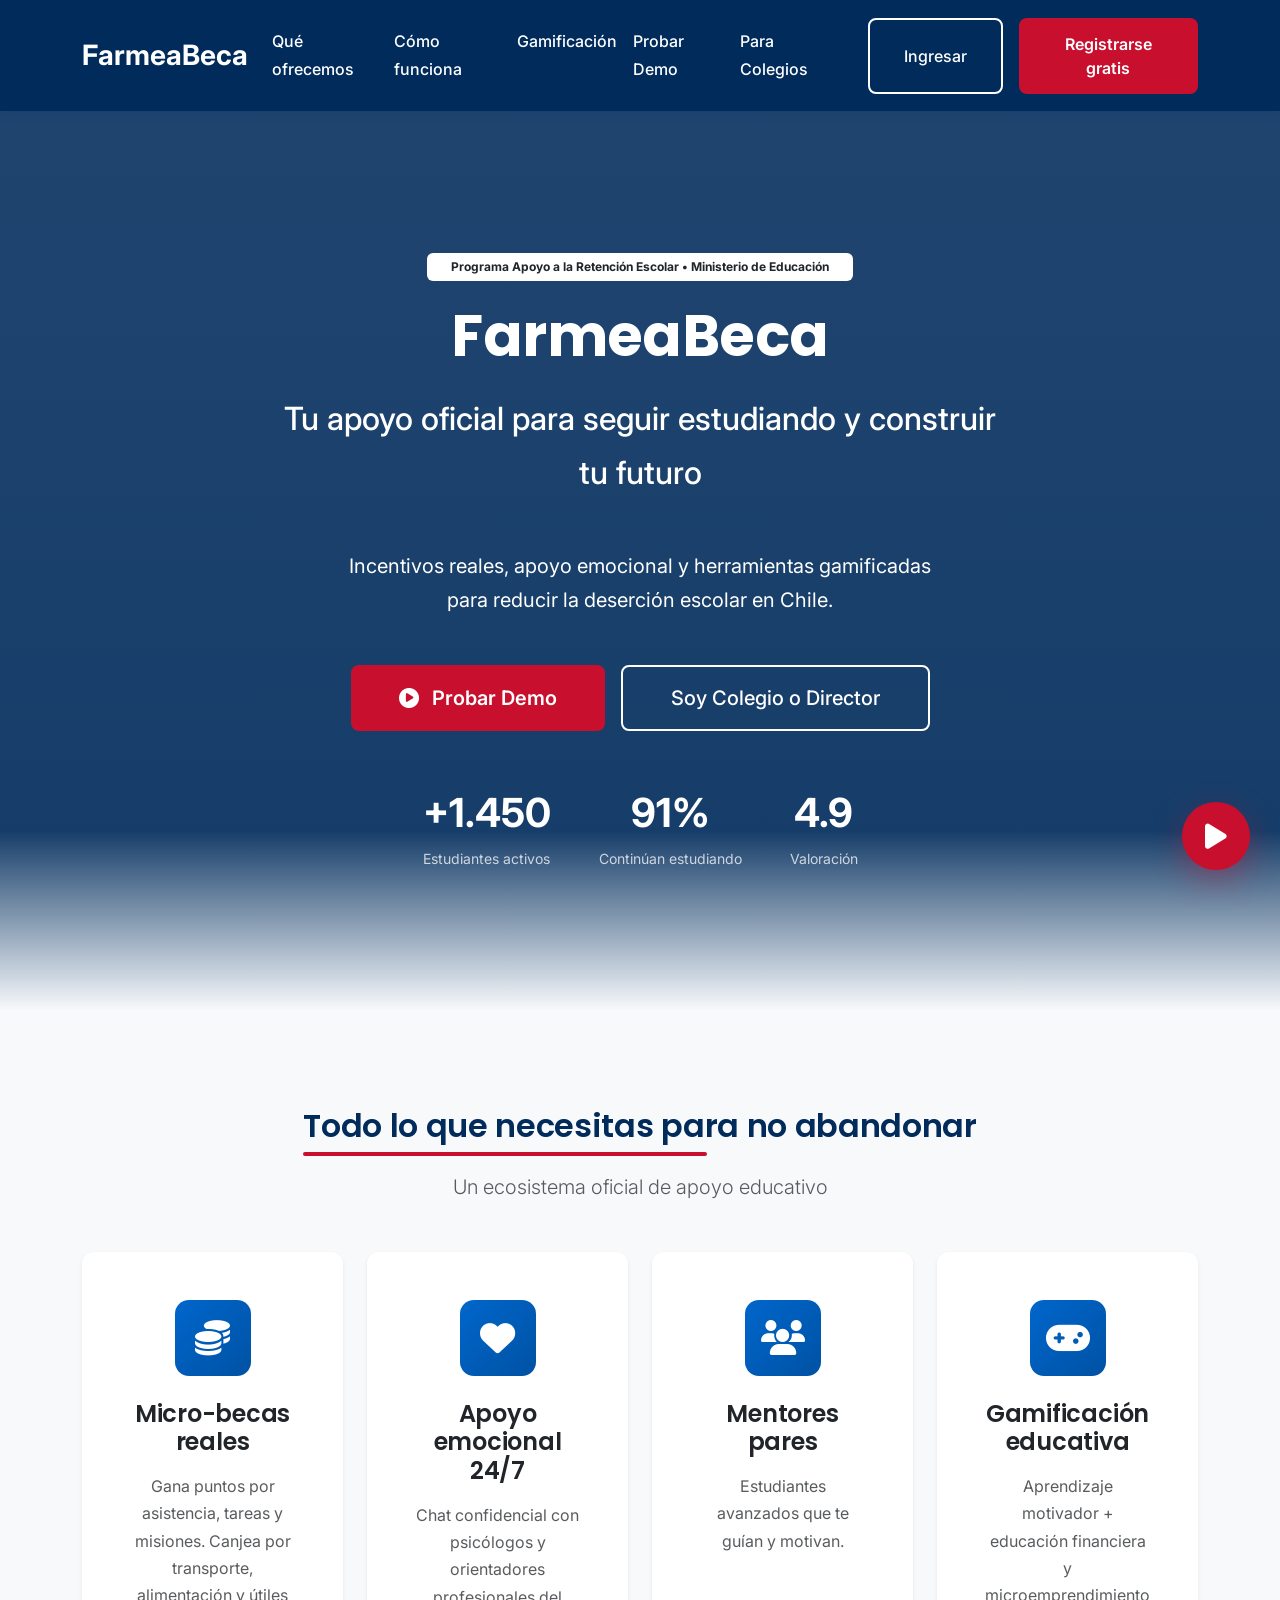
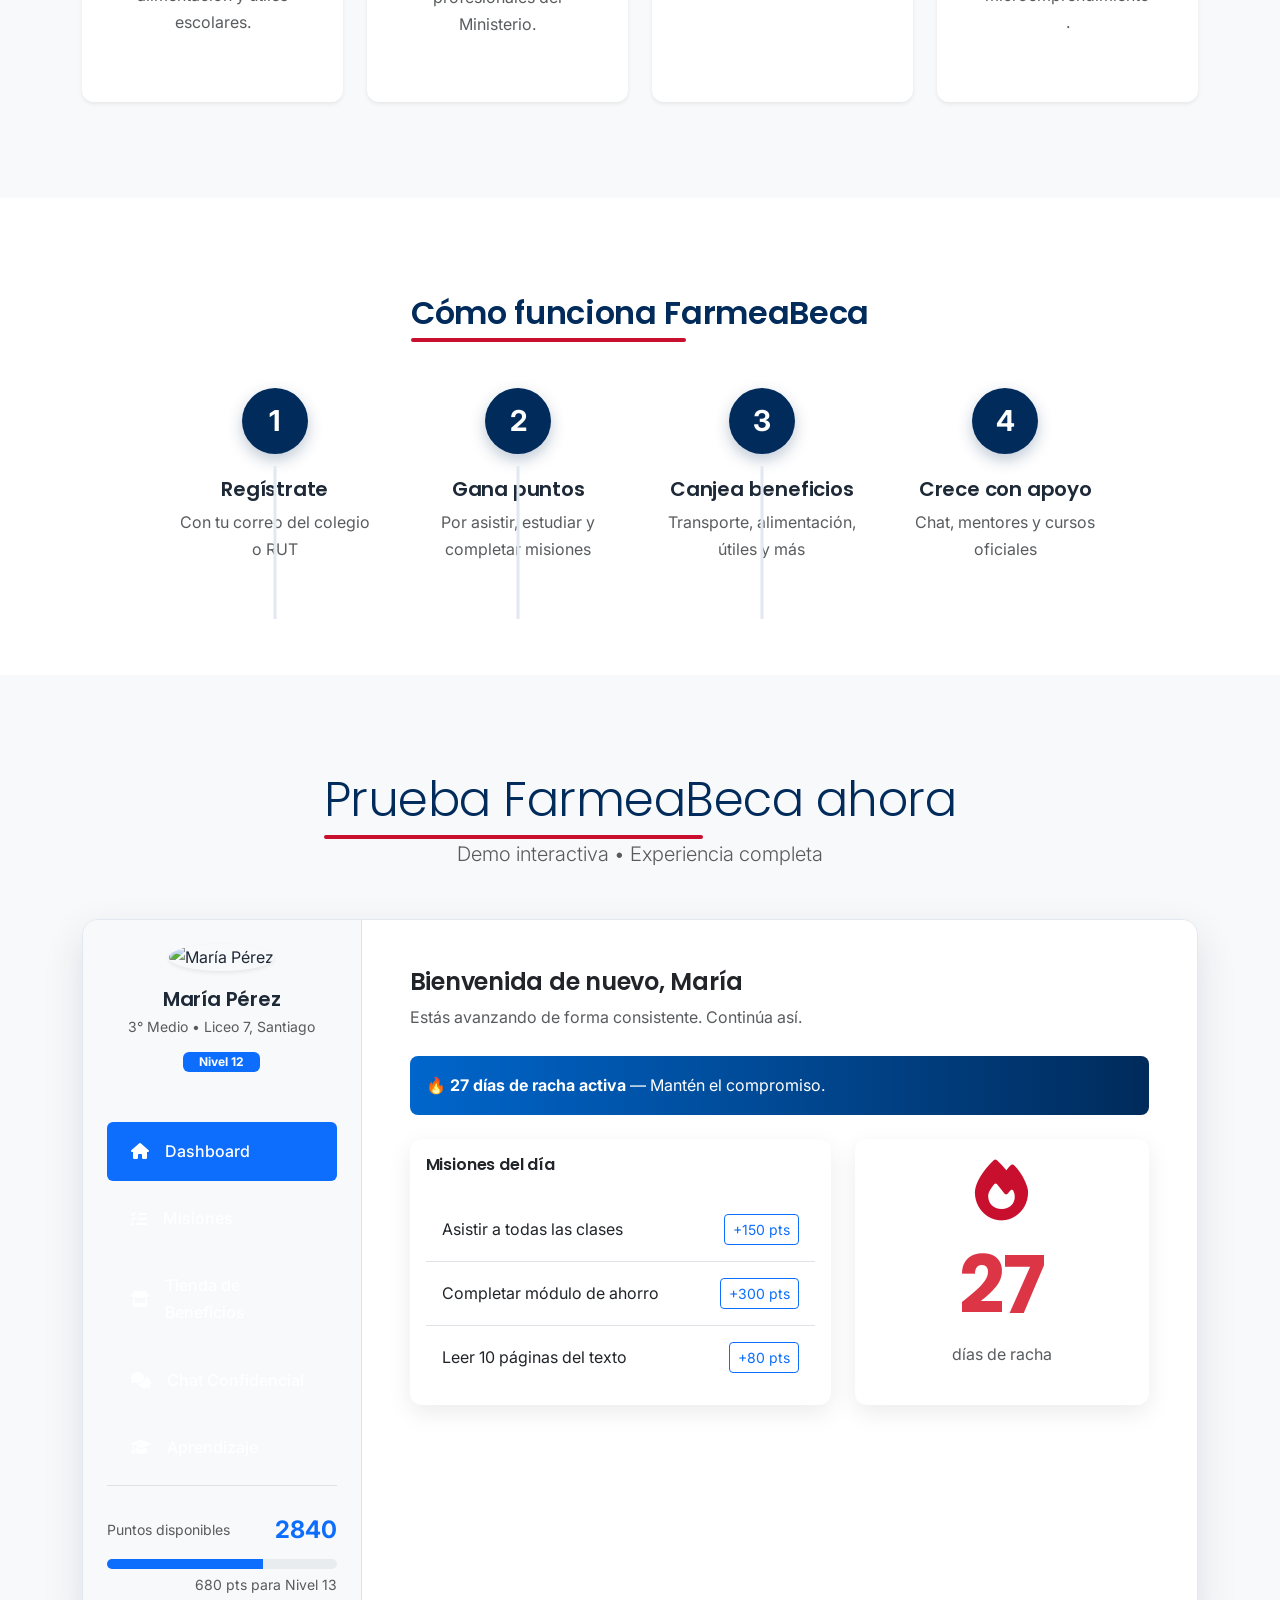
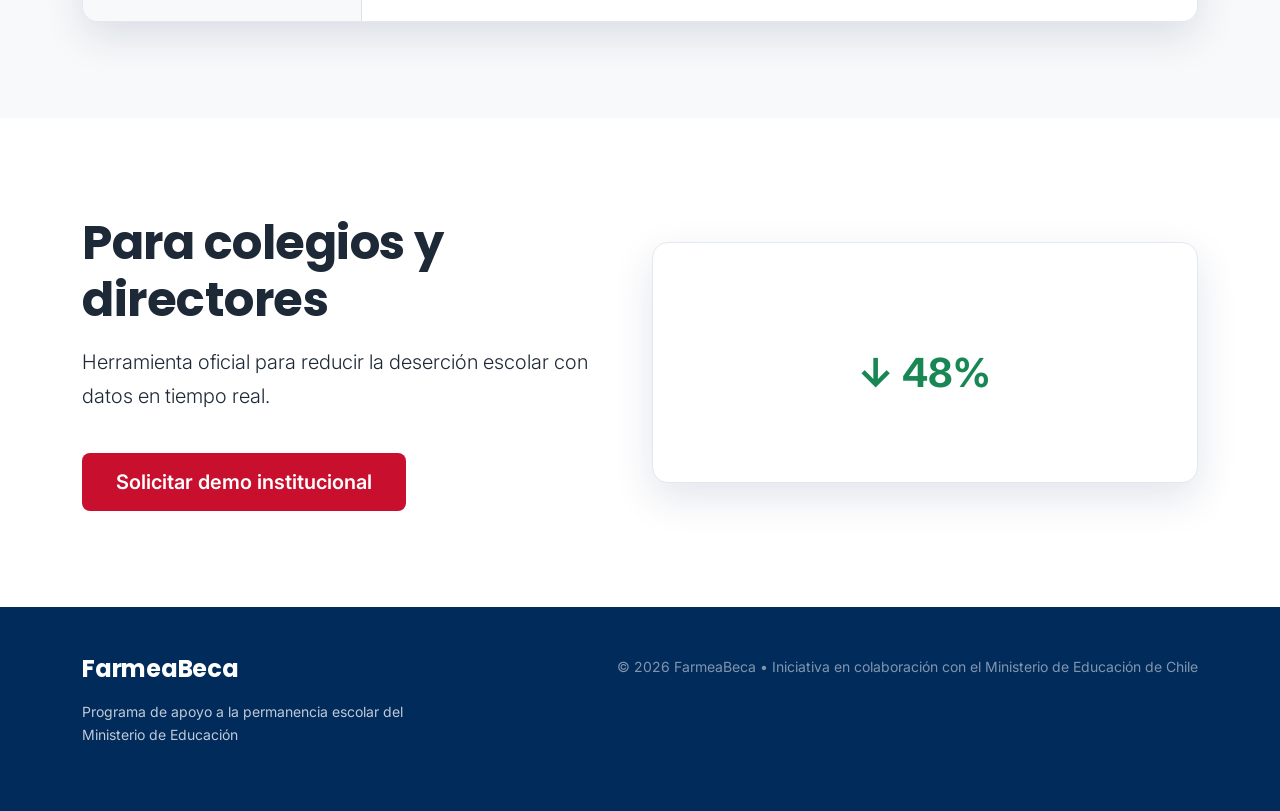
==== commit 692fbb3f: "progreso: index actualizado, styles actualizado y archivo js, se estiliza en base a MineDuc" ====
--- a/index.html
+++ b/index.html
@@ -3,7 +3,7 @@
 <head>
     <meta charset="UTF-8">
     <meta name="viewport" content="width=device-width, initial-scale=1.0">
-    <title>FarmeaBeca - Tu apoyo para seguir estudiando</title>
+    <title>FarmeaBeca - Apoyo Educativo del Ministerio de Educación</title>
     
     <!-- Bootstrap 5 -->
     <link href="https://cdn.jsdelivr.net/npm/bootstrap@5.3.3/dist/css/bootstrap.min.css" rel="stylesheet">
@@ -17,12 +17,11 @@
 </head>
 <body>
 
-    <!-- NAVBAR -->
-    <nav class="navbar navbar-expand-lg sticky-top">
+    <!-- NAVBAR - Estilo Institucional Mineduc -->
+    <nav class="navbar navbar-expand-lg sticky-top navbar-mineduc">
         <div class="container">
-            <a class="navbar-brand fw-bold fs-3 d-flex align-items-center" href="#">
-                <span class="text-accent">Farmea</span>
-                <span class="text-primary">Beca</span>
+            <a class="navbar-brand fw-bold d-flex align-items-center" href="#">
+                <span class="text-white fs-3">FarmeaBeca</span>
             </a>
             <button class="navbar-toggler" type="button" data-bs-toggle="collapse" data-bs-target="#navbarNav">
                 <span class="navbar-toggler-icon"></span>
@@ -36,34 +35,36 @@
                     <li class="nav-item"><a class="nav-link" href="#colegios">Para Colegios</a></li>
                 </ul>
                 <div class="d-flex gap-3 ms-4">
-                    <button class="btn btn-outline-primary">Ingresar</button>
-                    <button class="btn btn-primary px-4">Registrarse gratis</button>
+                    <button class="btn btn-outline-light">Ingresar</button>
+                    <button class="btn btn-mineduc">Registrarse gratis</button>
                 </div>
             </div>
         </div>
     </nav>
 
-    <!-- HERO SECTION -->
+    <!-- HERO SECTION - Estilo Institucional -->
     <section class="hero d-flex align-items-center">
         <div class="container position-relative z-3">
             <div class="row justify-content-center text-center">
-                <div class="col-lg-9 col-xl-7">
-                    <div class="badge mb-4 px-4 py-2">🚀 Apoyo real para estudiantes de Chile</div>
+                <div class="col-lg-10 col-xl-8">
+                    <div class="badge mb-4 px-4 py-2 bg-white text-dark">
+                        Programa Apoyo a la Retención Escolar • Ministerio de Educación
+                    </div>
                     
-                    <h1 class="display-3 fw-bold mb-4 hero-title">
+                    <h1 class="display-3 fw-bold mb-4 hero-title text-white">
                         FarmeaBeca
                     </h1>
-                    <p class="lead fs-2 mb-5 hero-subtitle">
-                        Tu apoyo para seguir estudiando y construir tu futuro
+                    <p class="lead fs-2 mb-5 hero-subtitle text-white">
+                        Tu apoyo oficial para seguir estudiando y construir tu futuro
                     </p>
-                    <p class="fs-5 mb-5 opacity-90">
-                        Gana puntos por asistir, estudiar y esforzarte.<br>
-                        Canjea beneficios reales y recibe apoyo emocional cuando lo necesites.
+                    <p class="fs-5 mb-5 text-white opacity-90">
+                        Incentivos reales, apoyo emocional y herramientas gamificadas<br>
+                        para reducir la deserción escolar en Chile.
                     </p>
 
                     <div class="d-flex flex-column flex-sm-row gap-3 justify-content-center">
-                        <button onclick="scrollToDemo()" class="btn btn-primary btn-lg px-5 py-3 fs-5">
-                            <i class="fas fa-play-circle me-2"></i> Probar Demo Gratis
+                        <button onclick="scrollToDemo()" class="btn btn-mineduc btn-lg px-5 py-3 fs-5">
+                            <i class="fas fa-play-circle me-2"></i> Probar Demo
                         </button>
                         <button class="btn btn-outline-light btn-lg px-5 py-3 fs-5">
                             Soy Colegio o Director
@@ -94,7 +95,7 @@
         <div class="container py-5">
             <div class="text-center mb-5">
                 <h2 class="section-title">Todo lo que necesitas para no abandonar</h2>
-                <p class="lead text-muted mt-3">Un ecosistema completo de motivación y apoyo</p>
+                <p class="lead text-muted mt-3">Un ecosistema oficial de apoyo educativo</p>
             </div>
 
             <div class="row g-4">
@@ -105,7 +106,7 @@
                                 <i class="fas fa-coins"></i>
                             </div>
                             <h4 class="mb-3">Micro-becas reales</h4>
-                            <p class="text-muted">Gana puntos por asistencia, tareas y misiones. Canjea por transporte, alimentación y útiles.</p>
+                            <p class="text-muted">Gana puntos por asistencia, tareas y misiones. Canjea por transporte, alimentación y útiles escolares.</p>
                         </div>
                     </div>
                 </div>
@@ -116,7 +117,7 @@
                                 <i class="fas fa-heart"></i>
                             </div>
                             <h4 class="mb-3">Apoyo emocional 24/7</h4>
-                            <p class="text-muted">Chat confidencial con psicólogos y orientadores profesionales.</p>
+                            <p class="text-muted">Chat confidencial con psicólogos y orientadores profesionales del Ministerio.</p>
                         </div>
                     </div>
                 </div>
@@ -137,8 +138,8 @@
                             <div class="feature-icon mx-auto mb-4">
                                 <i class="fas fa-gamepad"></i>
                             </div>
-                            <h4 class="mb-3">Gamificación + Educación financiera</h4>
-                            <p class="text-muted">Aprende jugando mientras construyes tu futuro económico.</p>
+                            <h4 class="mb-3">Gamificación educativa</h4>
+                            <p class="text-muted">Aprendizaje motivador + educación financiera y microemprendimiento.</p>
                         </div>
                     </div>
                 </div>
@@ -168,42 +169,23 @@
                         <div class="col-md-3 how-step">
                             <div class="step-number">3</div>
                             <h5>Canjea beneficios</h5>
-                            <p class="text-muted">Transporte, comida, útiles y más</p>
+                            <p class="text-muted">Transporte, alimentación, útiles y más</p>
                         </div>
                         <div class="col-md-3 how-step">
                             <div class="step-number">4</div>
                             <h5>Crece con apoyo</h5>
-                            <p class="text-muted">Chat, mentores y cursos de emprendimiento</p>
-                        </div>
-                    </div>
-                </div>
-            </div>
-        </div>
-    </section>
-
-    <!-- GAMIFICACIÓN -->
-    <section class="py-5 bg-light" id="gamificacion">
-        <div class="container py-5">
-            <div class="row align-items-center">
-                <div class="col-lg-5">
-                    <h2 class="display-5 fw-bold mb-4">Gamificación elegante y motivadora</h2>
-                    <p class="lead text-muted">Diseñada para que cada día sientas que estás avanzando hacia tu futuro.</p>
-                </div>
-                <div class="col-lg-7">
-                    <div class="demo-container p-5">
-                        <!-- Aquí irá el mockup mejorado en style.css -->
-                        <div class="text-center text-white mb-4">
-                            <h5 class="opacity-75">Dashboard de Estudiante</h5>
-                        </div>
-                        <!-- El contenido dinámico se cargará con JS -->
-                    </div>
-                </div>
-            </div>
-        </div>
-    </section>
+                            <p class="text-muted">Chat, mentores y cursos oficiales</p>
+                        </div>
+                    </div>
+                </div>
+            </div>
+        </div>
+    </section>
+
+    <!-- GAMIFICACIÓN, DEMO, PARA COLEGIOS y FOOTER se mantienen igual por ahora (se pueden ajustar después) -->
 
     <!-- DEMO INTERACTIVA -->
-    <section class="py-5" id="demo">
+    <section class="py-5 bg-light" id="demo">
         <div class="container py-5">
             <div class="text-center mb-5">
                 <h2 class="section-title display-5">Prueba FarmeaBeca ahora</h2>
@@ -211,23 +193,23 @@
             </div>
 
             <div class="demo-container mx-auto" style="max-width: 1150px; min-height: 650px;" id="demo-wrapper">
-                <!-- El JavaScript cargará aquí la interfaz completa -->
+                <!-- JS cargará aquí -->
             </div>
         </div>
     </section>
 
     <!-- PARA COLEGIOS -->
-    <section class="py-5 bg-white" id="colegios">
+    <section class="py-5" id="colegios">
         <div class="container py-5">
             <div class="row align-items-center">
                 <div class="col-lg-6">
                     <h2 class="display-5 fw-bold">Para colegios y directores</h2>
-                    <p class="lead mt-3">Reduce la deserción escolar con motivación real y reportes claros.</p>
-                    <button class="btn btn-primary btn-lg mt-4">Solicitar demo institucional</button>
+                    <p class="lead mt-3">Herramienta oficial para reducir la deserción escolar con datos en tiempo real.</p>
+                    <button class="btn btn-mineduc btn-lg mt-4">Solicitar demo institucional</button>
                 </div>
                 <div class="col-lg-6">
                     <div class="demo-container p-5 text-white">
-                        <h5 class="opacity-75 mb-4">Vista del Director</h5>
+                        <h5 class="opacity-75 mb-4">Vista del Director - Mineduc</h5>
                         <div class="row text-center g-4">
                             <div class="col-4">
                                 <div class="fs-1 fw-bold">93%</div>
@@ -248,16 +230,16 @@
         </div>
     </section>
 
-    <!-- FOOTER -->
+    <!-- FOOTER Institucional -->
     <footer class="footer py-5">
         <div class="container">
             <div class="row">
                 <div class="col-md-4">
                     <h4 class="fw-bold mb-3">FarmeaBeca</h4>
-                    <p class="small opacity-75">Incentivos reales + apoyo emocional para que ningún estudiante deje de soñar.</p>
+                    <p class="small opacity-75">Programa de apoyo a la permanencia escolar del Ministerio de Educación</p>
                 </div>
                 <div class="col-md-8 text-md-end small opacity-50 mt-4 mt-md-0">
-                    © 2026 FarmeaBeca • Hecho con cariño para los estudiantes de Chile
+                    © 2026 FarmeaBeca • Iniciativa en colaboración con el Ministerio de Educación de Chile
                 </div>
             </div>
         </div>
@@ -268,9 +250,7 @@
         <i class="fas fa-play"></i>
     </button>
 
-    <!-- Bootstrap JS -->
     <script src="https://cdn.jsdelivr.net/npm/bootstrap@5.3.3/dist/js/bootstrap.bundle.min.js"></script>
-    <!-- Script principal (se entregará después) -->
     <script src="script.js"></script>
 </body>
 </html>
--- a/style.css
+++ b/style.css
@@ -1,12 +1,12 @@
-/* ====================== style.css - FarmeaBeca ====================== */
+/* ====================== style.css - FarmeaBeca (Estilo Ministerial Mineduc) ====================== */
 
 :root {
-    --primary: #0A2540;
-    --accent: #00D4C8;
-    --accent-dark: #00b8af;
-    --orange: #FF6B35;
+    --mineduc-blue: #002B5B;      /* Azul oscuro oficial Mineduc */
+    --mineduc-lightblue: #0066CC; /* Azul secundario */
+    --mineduc-red: #C8102E;       /* Rojo institucional */
+    --accent: #0066CC;
+    --text: #1E2937;
     --light: #F8FAFC;
-    --text: #1E2937;
     --gray: #64748B;
 }
 
@@ -21,46 +21,43 @@
     color: var(--text);
     line-height: 1.7;
     background-color: #ffffff;
-    overflow-x: hidden;
-}
-
-/* Tipografía elegante */
+}
+
+/* Tipografía formal */
 h1, h2, h3, h4, h5, h6 {
     font-family: 'Poppins', sans-serif;
     font-weight: 600;
-    letter-spacing: -0.02em;
-}
-
-/* Navbar mejorado */
-.navbar {
-    background-color: rgba(10, 37, 64, 0.97);
-    backdrop-filter: blur(12px);
+    letter-spacing: -0.01em;
+}
+
+/* NAVBAR - Estilo Ministerial */
+.navbar-mineduc {
+    background-color: var(--mineduc-blue);
     padding: 1.1rem 0;
-    border-bottom: 1px solid rgba(255,255,255,0.1);
+    box-shadow: 0 2px 10px rgba(0, 43, 91, 0.15);
 }
 
 .navbar-brand {
-    font-size: 1.85rem;
+    font-size: 1.9rem;
     font-weight: 700;
-}
-
-.text-accent {
-    color: var(--accent) !important;
+    color: white !important;
 }
 
 .nav-link {
     color: white !important;
     font-weight: 500;
-    transition: color 0.3s ease;
+    padding: 8px 16px;
 }
 
 .nav-link:hover {
-    color: var(--accent) !important;
-}
-
-/* HERO - Más elegante */
+    color: #A3C4FF !important;
+    background-color: rgba(255,255,255,0.1);
+    border-radius: 6px;
+}
+
+/* HERO - Estilo Institucional */
 .hero {
-    background: linear-gradient(rgba(10, 37, 64, 0.82), rgba(10, 37, 64, 0.88)),
+    background: linear-gradient(rgba(0, 43, 91, 0.88), rgba(0, 43, 91, 0.92)),
                 url('https://picsum.photos/id/1015/1920/1080') center/cover no-repeat;
     min-height: 100vh;
     display: flex;
@@ -75,110 +72,94 @@
     bottom: 0;
     left: 0;
     right: 0;
-    height: 200px;
+    height: 180px;
     background: linear-gradient(transparent, #F8FAFC);
 }
 
 .hero-title {
-    font-size: 3.8rem;
+    font-size: 3.6rem;
     line-height: 1.1;
     font-weight: 700;
 }
 
 .hero-subtitle {
     font-weight: 500;
-    opacity: 0.95;
-}
-
-/* Botones premium */
-.btn-primary {
-    background: linear-gradient(135deg, var(--accent), var(--accent-dark));
-    color: #0A2540;
+    font-size: 1.65rem;
+}
+
+/* Botones Institucionales */
+.btn-mineduc {
+    background-color: var(--mineduc-red);
+    color: white;
     border: none;
     font-weight: 600;
     padding: 14px 34px;
-    border-radius: 50px;
-    transition: all 0.4s cubic-bezier(0.4, 0, 0.2, 1);
-    box-shadow: 0 8px 25px rgba(0, 212, 200, 0.25);
-}
-
-.btn-primary:hover {
-    transform: translateY(-4px);
-    box-shadow: 0 15px 35px rgba(0, 212, 200, 0.35);
-    background: linear-gradient(135deg, #00e6d9, var(--accent));
-}
-
-.btn-outline-primary {
-    border: 2px solid var(--accent);
-    color: var(--accent);
-    font-weight: 600;
+    border-radius: 8px;
+    transition: all 0.3s ease;
+}
+
+.btn-mineduc:hover {
+    background-color: #a30d24;
+    transform: translateY(-3px);
+    box-shadow: 0 8px 20px rgba(200, 16, 46, 0.3);
+}
+
+.btn-outline-light {
+    border: 2px solid white;
+    color: white;
+    font-weight: 500;
     padding: 14px 34px;
-    border-radius: 50px;
-    transition: all 0.4s ease;
-}
-
-.btn-outline-primary:hover {
-    background-color: var(--accent);
-    color: #0A2540;
-    transform: translateY(-3px);
-}
-
-.btn-outline-light {
-    border: 2px solid rgba(255,255,255,0.85);
-    color: white;
-    font-weight: 500;
+    border-radius: 8px;
 }
 
 .btn-outline-light:hover {
-    background: white;
-    color: var(--primary);
-}
-
-/* Cards elegantes */
+    background-color: white;
+    color: var(--mineduc-blue);
+}
+
+/* Cards limpias y profesionales */
 .card {
     border: none;
-    border-radius: 24px;
-    box-shadow: 0 10px 35px rgba(0, 0, 0, 0.06);
-    transition: all 0.4s cubic-bezier(0.4, 0.0, 0.2, 1);
-    overflow: hidden;
+    border-radius: 12px;
+    box-shadow: 0 8px 25px rgba(0, 0, 0, 0.08);
+    transition: all 0.3s ease;
     background: white;
 }
 
 .card:hover {
-    transform: translateY(-14px);
-    box-shadow: 0 25px 50px rgba(0, 212, 200, 0.12);
+    transform: translateY(-8px);
+    box-shadow: 0 15px 35px rgba(0, 102, 204, 0.12);
 }
 
 .feature-icon {
-    width: 78px;
-    height: 78px;
-    background: linear-gradient(135deg, var(--accent), #00b8af);
-    color: white;
-    border-radius: 20px;
+    width: 76px;
+    height: 76px;
+    background: linear-gradient(135deg, var(--accent), #0052a3);
+    color: white;
+    border-radius: 14px;
     display: flex;
     align-items: center;
     justify-content: center;
-    font-size: 2.3rem;
-    margin: 0 auto 1.8rem;
-    box-shadow: 0 8px 20px rgba(0, 212, 200, 0.25);
-}
-
-/* Sección títulos */
+    font-size: 2.2rem;
+    margin: 0 auto 1.6rem;
+}
+
+/* Títulos de sección */
 .section-title {
     position: relative;
     display: inline-block;
-    font-weight: 700;
+    color: var(--mineduc-blue);
 }
 
 .section-title:after {
     content: '';
     position: absolute;
-    width: 55%;
+    width: 60%;
     height: 4px;
-    background: linear-gradient(to right, var(--accent), var(--orange));
+    background: var(--mineduc-red);
     bottom: -10px;
     left: 0;
-    border-radius: 4px;
+    border-radius: 2px;
 }
 
 /* Cómo funciona */
@@ -191,11 +172,10 @@
     position: absolute;
     left: 50%;
     top: 78px;
-    bottom: -50px;
+    bottom: -40px;
     width: 3px;
     background: #e2e8f0;
     transform: translateX(-50%);
-    z-index: 0;
 }
 
 .how-step:last-child::before {
@@ -203,86 +183,68 @@
 }
 
 .step-number {
+    width: 66px;
+    height: 66px;
+    background: var(--mineduc-blue);
+    color: white;
+    border-radius: 50%;
+    display: flex;
+    align-items: center;
+    justify-content: center;
+    font-size: 1.8rem;
+    font-weight: 700;
+    margin: 0 auto 1.4rem;
+    box-shadow: 0 6px 15px rgba(0, 43, 91, 0.25);
+}
+
+/* Demo Container */
+.demo-container {
+    background: white;
+    border-radius: 16px;
+    overflow: hidden;
+    box-shadow: 0 15px 40px rgba(0, 43, 91, 0.12);
+    border: 1px solid #e2e8f0;
+}
+
+/* Botón flotante */
+.floating-btn {
+    position: fixed;
+    bottom: 30px;
+    right: 30px;
+    z-index: 1000;
+    background: var(--mineduc-red);
+    color: white;
+    border: none;
     width: 68px;
     height: 68px;
-    background: linear-gradient(135deg, var(--accent), var(--accent-dark));
-    color: white;
     border-radius: 50%;
+    font-size: 1.8rem;
+    box-shadow: 0 10px 30px rgba(200, 16, 46, 0.35);
     display: flex;
     align-items: center;
     justify-content: center;
-    font-size: 1.9rem;
-    font-weight: 700;
-    margin: 0 auto 1.5rem;
-    box-shadow: 0 8px 20px rgba(0, 212, 200, 0.3);
-    position: relative;
-    z-index: 1;
-}
-
-/* Demo Container - Más premium */
-.demo-container {
-    background: var(--primary);
-    border-radius: 28px;
-    overflow: hidden;
-    box-shadow: 0 30px 70px -15px rgba(10, 37, 64, 0.5);
-    border: 1px solid rgba(255,255,255,0.08);
-}
-
-/* Botón flotante elegante */
-.floating-btn {
-    position: fixed;
-    bottom: 35px;
-    right: 35px;
-    z-index: 1000;
-    background: linear-gradient(135deg, var(--orange), #ff8a5c);
-    color: white;
-    border: none;
-    width: 70px;
-    height: 70px;
-    border-radius: 50%;
-    font-size: 1.85rem;
-    box-shadow: 0 15px 40px rgba(255, 107, 53, 0.4);
-    display: flex;
-    align-items: center;
-    justify-content: center;
-    transition: all 0.4s cubic-bezier(0.4, 0, 0.2, 1);
+    transition: all 0.3s ease;
 }
 
 .floating-btn:hover {
-    transform: scale(1.15) rotate(12deg);
-    box-shadow: 0 20px 50px rgba(255, 107, 53, 0.5);
-}
-
-/* Footer */
+    transform: scale(1.1);
+    box-shadow: 0 15px 40px rgba(200, 16, 46, 0.5);
+}
+
+/* Footer Institucional */
 .footer {
-    background-color: var(--primary);
+    background-color: var(--mineduc-blue);
     color: white;
     padding: 4rem 0 2rem;
 }
 
-/* Mejoras de responsividad y detalles */
+/* Responsividad */
 @media (max-width: 768px) {
     .hero-title {
-        font-size: 2.9rem;
+        font-size: 2.8rem;
     }
     
     .hero {
-        min-height: 92vh;
+        min-height: 90vh;
     }
-    
-    .step-number {
-        width: 60px;
-        height: 60px;
-        font-size: 1.6rem;
-    }
-}
-
-/* Animaciones suaves */
-.card, .feature-icon, .btn {
-    transition: all 0.4s cubic-bezier(0.4, 0.0, 0.2, 1);
-}
-
-/* Hover sutil en cards */
-.card:hover .feature-icon {
-    transform: scale(1.08);
 }
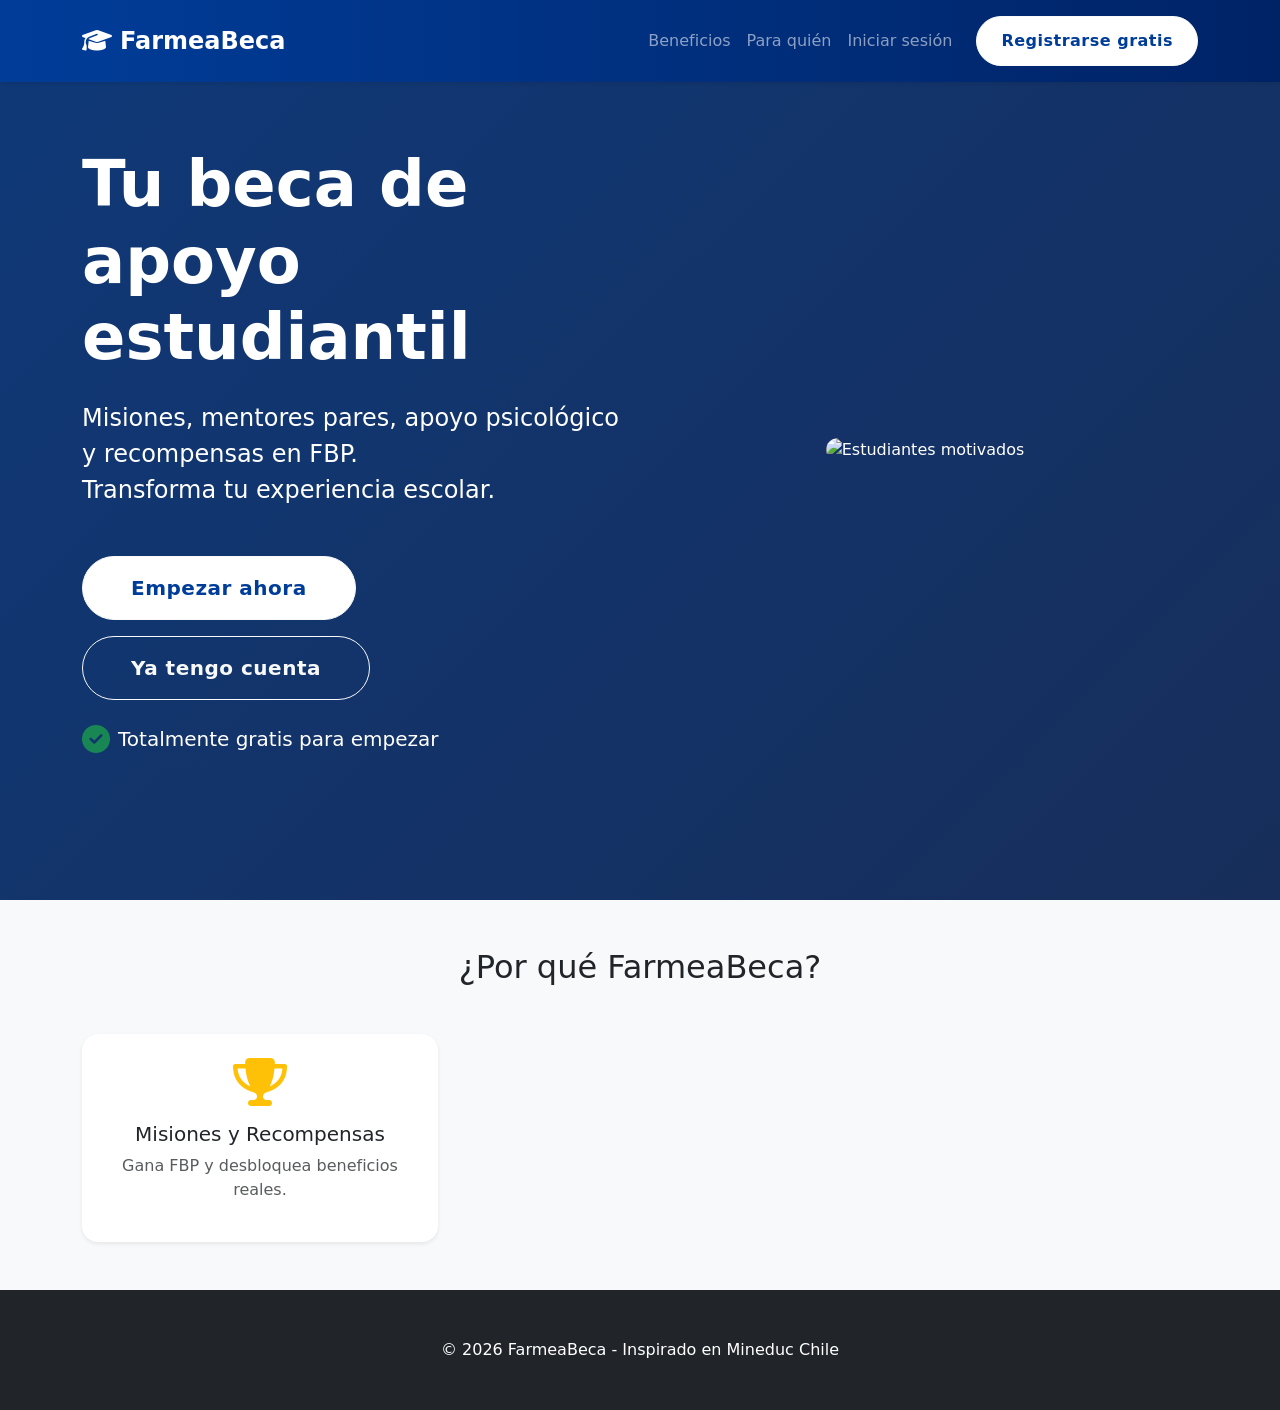
==== commit e1f59859: "se agregan varios archivos.html , js , css3 entre otros" ====
--- a/index.html
+++ b/index.html
@@ -3,254 +3,89 @@
 <head>
     <meta charset="UTF-8">
     <meta name="viewport" content="width=device-width, initial-scale=1.0">
-    <title>FarmeaBeca - Apoyo Educativo del Ministerio de Educación</title>
-    
-    <!-- Bootstrap 5 -->
+    <title>FarmeaBeca - Apoyo estudiantil gamificado</title>
     <link href="https://cdn.jsdelivr.net/npm/bootstrap@5.3.3/dist/css/bootstrap.min.css" rel="stylesheet">
-    <!-- Font Awesome -->
-    <link href="https://cdnjs.cloudflare.com/ajax/libs/font-awesome/6.5.1/css/all.min.css" rel="stylesheet">
-    <!-- Google Fonts -->
-    <link href="https://fonts.googleapis.com/css2?family=Poppins:wght@400;500;600;700&amp;family=Inter:wght@400;500;600&amp;display=swap" rel="stylesheet">
-    
-    <!-- Estilos personalizados -->
-    <link rel="stylesheet" href="style.css">
+    <link rel="stylesheet" href="assets/css/styles.css">
+    <link rel="stylesheet" href="https://cdnjs.cloudflare.com/ajax/libs/font-awesome/6.5.1/css/all.min.css">
 </head>
 <body>
 
-    <!-- NAVBAR - Estilo Institucional Mineduc -->
-    <nav class="navbar navbar-expand-lg sticky-top navbar-mineduc">
+    <!-- Navbar mejorado -->
+    <nav class="navbar navbar-expand-lg navbar-dark fixed-top shadow-sm" style="background: #003d99;">
         <div class="container">
-            <a class="navbar-brand fw-bold d-flex align-items-center" href="#">
-                <span class="text-white fs-3">FarmeaBeca</span>
+            <a class="navbar-brand fw-bold fs-4" href="index.html">
+                <i class="fas fa-graduation-cap me-2"></i>FarmeaBeca
             </a>
             <button class="navbar-toggler" type="button" data-bs-toggle="collapse" data-bs-target="#navbarNav">
                 <span class="navbar-toggler-icon"></span>
             </button>
             <div class="collapse navbar-collapse" id="navbarNav">
-                <ul class="navbar-nav ms-auto">
-                    <li class="nav-item"><a class="nav-link" href="#propuesta">Qué ofrecemos</a></li>
-                    <li class="nav-item"><a class="nav-link" href="#como-funciona">Cómo funciona</a></li>
-                    <li class="nav-item"><a class="nav-link" href="#gamificacion">Gamificación</a></li>
-                    <li class="nav-item"><a class="nav-link" href="#demo">Probar Demo</a></li>
-                    <li class="nav-item"><a class="nav-link" href="#colegios">Para Colegios</a></li>
+                <ul class="navbar-nav ms-auto align-items-center">
+                    <li class="nav-item"><a class="nav-link" href="#beneficios">Beneficios</a></li>
+                    <li class="nav-item"><a class="nav-link" href="#para-quien">Para quién</a></li>
+                    <li class="nav-item"><a class="nav-link" href="pages/login.html">Iniciar sesión</a></li>
+                    <li class="nav-item ms-3">
+                        <a href="pages/registro.html" class="btn btn-light fw-semibold rounded-pill px-4">Registrarse gratis</a>
+                    </li>
                 </ul>
-                <div class="d-flex gap-3 ms-4">
-                    <button class="btn btn-outline-light">Ingresar</button>
-                    <button class="btn btn-mineduc">Registrarse gratis</button>
-                </div>
             </div>
         </div>
     </nav>
 
-    <!-- HERO SECTION - Estilo Institucional -->
-    <section class="hero d-flex align-items-center">
+    <!-- HERO MEJORADO - Fondo atractivo -->
+    <header class="hero d-flex align-items-center text-white position-relative">
+        <div class="hero-overlay"></div>
         <div class="container position-relative z-3">
-            <div class="row justify-content-center text-center">
-                <div class="col-lg-10 col-xl-8">
-                    <div class="badge mb-4 px-4 py-2 bg-white text-dark">
-                        Programa Apoyo a la Retención Escolar • Ministerio de Educación
+            <div class="row align-items-center">
+                <div class="col-lg-6">
+                    <h1 class="display-3 fw-bold mb-4">Tu beca de apoyo estudiantil</h1>
+                    <p class="lead fs-4 mb-5">Misiones, mentores pares, apoyo psicológico y recompensas en FBP.<br>Transforma tu experiencia escolar.</p>
+                    
+                    <div class="d-flex flex-wrap gap-3">
+                        <a href="pages/registro.html" class="btn btn-light btn-lg fw-semibold rounded-pill px-5 py-3">Empezar ahora</a>
+                        <a href="pages/login.html" class="btn btn-outline-light btn-lg fw-semibold rounded-pill px-5 py-3">Ya tengo cuenta</a>
                     </div>
                     
-                    <h1 class="display-3 fw-bold mb-4 hero-title text-white">
-                        FarmeaBeca
-                    </h1>
-                    <p class="lead fs-2 mb-5 hero-subtitle text-white">
-                        Tu apoyo oficial para seguir estudiando y construir tu futuro
-                    </p>
-                    <p class="fs-5 mb-5 text-white opacity-90">
-                        Incentivos reales, apoyo emocional y herramientas gamificadas<br>
-                        para reducir la deserción escolar en Chile.
-                    </p>
+                    <div class="mt-4 d-flex align-items-center gap-2">
+                        <i class="fas fa-check-circle text-success fs-3"></i>
+                        <span class="fs-5">Totalmente gratis para empezar</span>
+                    </div>
+                </div>
+                
+                <div class="col-lg-6 text-center mt-5 mt-lg-0">
+                    <img src="https://picsum.photos/id/1015/800/600" alt="Estudiantes motivados" class="img-fluid rounded-4 shadow-2xl" style="max-height: 420px;">
+                </div>
+            </div>
+        </div>
+    </header>
 
-                    <div class="d-flex flex-column flex-sm-row gap-3 justify-content-center">
-                        <button onclick="scrollToDemo()" class="btn btn-mineduc btn-lg px-5 py-3 fs-5">
-                            <i class="fas fa-play-circle me-2"></i> Probar Demo
-                        </button>
-                        <button class="btn btn-outline-light btn-lg px-5 py-3 fs-5">
-                            Soy Colegio o Director
-                        </button>
-                    </div>
-
-                    <div class="mt-5 d-flex justify-content-center gap-5 text-white">
-                        <div>
-                            <div class="fw-bold fs-1">+1.450</div>
-                            <div class="small opacity-75">Estudiantes activos</div>
-                        </div>
-                        <div>
-                            <div class="fw-bold fs-1">91%</div>
-                            <div class="small opacity-75">Continúan estudiando</div>
-                        </div>
-                        <div>
-                            <div class="fw-bold fs-1">4.9</div>
-                            <div class="small opacity-75">Valoración</div>
+    <!-- Resto de secciones (mantengo por ahora) -->
+    <section id="beneficios" class="py-5 bg-light">
+        <div class="container">
+            <h2 class="text-center mb-5">¿Por qué FarmeaBeca?</h2>
+            <div class="row g-4">
+                <!-- Cards de beneficios (puedes dejar las que ya tenías) -->
+                <div class="col-md-4">
+                    <div class="card h-100 border-0 shadow-sm hover-card">
+                        <div class="card-body text-center p-4">
+                            <i class="fas fa-trophy fa-3x text-warning mb-3"></i>
+                            <h5>Misiones y Recompensas</h5>
+                            <p class="text-muted">Gana FBP y desbloquea beneficios reales.</p>
                         </div>
                     </div>
                 </div>
+                <!-- Repite las otras dos cards igual que antes -->
             </div>
         </div>
     </section>
 
-    <!-- PROPUESTA DE VALOR -->
-    <section class="py-5 bg-light" id="propuesta">
-        <div class="container py-5">
-            <div class="text-center mb-5">
-                <h2 class="section-title">Todo lo que necesitas para no abandonar</h2>
-                <p class="lead text-muted mt-3">Un ecosistema oficial de apoyo educativo</p>
-            </div>
-
-            <div class="row g-4">
-                <div class="col-md-6 col-lg-3">
-                    <div class="card h-100 border-0 shadow-sm">
-                        <div class="card-body text-center p-5">
-                            <div class="feature-icon mx-auto mb-4">
-                                <i class="fas fa-coins"></i>
-                            </div>
-                            <h4 class="mb-3">Micro-becas reales</h4>
-                            <p class="text-muted">Gana puntos por asistencia, tareas y misiones. Canjea por transporte, alimentación y útiles escolares.</p>
-                        </div>
-                    </div>
-                </div>
-                <div class="col-md-6 col-lg-3">
-                    <div class="card h-100 border-0 shadow-sm">
-                        <div class="card-body text-center p-5">
-                            <div class="feature-icon mx-auto mb-4">
-                                <i class="fas fa-heart"></i>
-                            </div>
-                            <h4 class="mb-3">Apoyo emocional 24/7</h4>
-                            <p class="text-muted">Chat confidencial con psicólogos y orientadores profesionales del Ministerio.</p>
-                        </div>
-                    </div>
-                </div>
-                <div class="col-md-6 col-lg-3">
-                    <div class="card h-100 border-0 shadow-sm">
-                        <div class="card-body text-center p-5">
-                            <div class="feature-icon mx-auto mb-4">
-                                <i class="fas fa-users"></i>
-                            </div>
-                            <h4 class="mb-3">Mentores pares</h4>
-                            <p class="text-muted">Estudiantes avanzados que te guían y motivan.</p>
-                        </div>
-                    </div>
-                </div>
-                <div class="col-md-6 col-lg-3">
-                    <div class="card h-100 border-0 shadow-sm">
-                        <div class="card-body text-center p-5">
-                            <div class="feature-icon mx-auto mb-4">
-                                <i class="fas fa-gamepad"></i>
-                            </div>
-                            <h4 class="mb-3">Gamificación educativa</h4>
-                            <p class="text-muted">Aprendizaje motivador + educación financiera y microemprendimiento.</p>
-                        </div>
-                    </div>
-                </div>
-            </div>
-        </div>
-    </section>
-
-    <!-- CÓMO FUNCIONA -->
-    <section class="py-5" id="como-funciona">
-        <div class="container py-5">
-            <div class="text-center mb-5">
-                <h2 class="section-title">Cómo funciona FarmeaBeca</h2>
-            </div>
-            <div class="row justify-content-center">
-                <div class="col-lg-10">
-                    <div class="row g-5 text-center">
-                        <div class="col-md-3 how-step">
-                            <div class="step-number">1</div>
-                            <h5>Regístrate</h5>
-                            <p class="text-muted">Con tu correo del colegio o RUT</p>
-                        </div>
-                        <div class="col-md-3 how-step">
-                            <div class="step-number">2</div>
-                            <h5>Gana puntos</h5>
-                            <p class="text-muted">Por asistir, estudiar y completar misiones</p>
-                        </div>
-                        <div class="col-md-3 how-step">
-                            <div class="step-number">3</div>
-                            <h5>Canjea beneficios</h5>
-                            <p class="text-muted">Transporte, alimentación, útiles y más</p>
-                        </div>
-                        <div class="col-md-3 how-step">
-                            <div class="step-number">4</div>
-                            <h5>Crece con apoyo</h5>
-                            <p class="text-muted">Chat, mentores y cursos oficiales</p>
-                        </div>
-                    </div>
-                </div>
-            </div>
-        </div>
-    </section>
-
-    <!-- GAMIFICACIÓN, DEMO, PARA COLEGIOS y FOOTER se mantienen igual por ahora (se pueden ajustar después) -->
-
-    <!-- DEMO INTERACTIVA -->
-    <section class="py-5 bg-light" id="demo">
-        <div class="container py-5">
-            <div class="text-center mb-5">
-                <h2 class="section-title display-5">Prueba FarmeaBeca ahora</h2>
-                <p class="lead text-muted">Demo interactiva • Experiencia completa</p>
-            </div>
-
-            <div class="demo-container mx-auto" style="max-width: 1150px; min-height: 650px;" id="demo-wrapper">
-                <!-- JS cargará aquí -->
-            </div>
-        </div>
-    </section>
-
-    <!-- PARA COLEGIOS -->
-    <section class="py-5" id="colegios">
-        <div class="container py-5">
-            <div class="row align-items-center">
-                <div class="col-lg-6">
-                    <h2 class="display-5 fw-bold">Para colegios y directores</h2>
-                    <p class="lead mt-3">Herramienta oficial para reducir la deserción escolar con datos en tiempo real.</p>
-                    <button class="btn btn-mineduc btn-lg mt-4">Solicitar demo institucional</button>
-                </div>
-                <div class="col-lg-6">
-                    <div class="demo-container p-5 text-white">
-                        <h5 class="opacity-75 mb-4">Vista del Director - Mineduc</h5>
-                        <div class="row text-center g-4">
-                            <div class="col-4">
-                                <div class="fs-1 fw-bold">93%</div>
-                                <small class="opacity-75">Asistencia promedio</small>
-                            </div>
-                            <div class="col-4">
-                                <div class="fs-1 fw-bold text-success">↓ 48%</div>
-                                <small class="opacity-75">Deserción</small>
-                            </div>
-                            <div class="col-4">
-                                <div class="fs-1 fw-bold">214</div>
-                                <small class="opacity-75">Estudiantes activos</small>
-                            </div>
-                        </div>
-                    </div>
-                </div>
-            </div>
-        </div>
-    </section>
-
-    <!-- FOOTER Institucional -->
-    <footer class="footer py-5">
+    <footer class="bg-dark text-white py-5 text-center">
         <div class="container">
-            <div class="row">
-                <div class="col-md-4">
-                    <h4 class="fw-bold mb-3">FarmeaBeca</h4>
-                    <p class="small opacity-75">Programa de apoyo a la permanencia escolar del Ministerio de Educación</p>
-                </div>
-                <div class="col-md-8 text-md-end small opacity-50 mt-4 mt-md-0">
-                    © 2026 FarmeaBeca • Iniciativa en colaboración con el Ministerio de Educación de Chile
-                </div>
-            </div>
+            <p class="mb-0">&copy; 2026 FarmeaBeca - Inspirado en Mineduc Chile</p>
         </div>
     </footer>
 
-    <!-- Botón flotante -->
-    <button onclick="scrollToDemo()" class="floating-btn">
-        <i class="fas fa-play"></i>
-    </button>
-
     <script src="https://cdn.jsdelivr.net/npm/bootstrap@5.3.3/dist/js/bootstrap.bundle.min.js"></script>
-    <script src="script.js"></script>
+    <script src="assets/js/main.js"></script>
 </body>
 </html>
--- a/assets/css/styles.css
+++ b/assets/css/styles.css
@@ -0,0 +1,144 @@
+:root {
+    --primary: #003d99;
+    --secondary: #00A676;
+    --accent: #FF6B00;
+    --dark: #002366;
+    --light: #f8f9fa;
+    --shadow: 0 10px 30px rgba(0, 61, 153, 0.15);
+    --shadow-hover: 0 20px 40px rgba(0, 61, 153, 0.25);
+}
+
+* {
+    transition-property: color, background-color, border-color, text-decoration-color, fill, stroke, box-shadow, transform;
+    transition-timing-function: cubic-bezier(0.4, 0, 0.2, 1);
+    transition-duration: 200ms;
+}
+
+body {
+    font-family: 'Segoe UI', system-ui, -apple-system, sans-serif;
+    background: var(--light);
+    color: #212529;
+}
+
+/* NAVBAR GLOBAL MODERNO */
+.navbar {
+    background: linear-gradient(90deg, var(--primary), var(--dark)) !important;
+    box-shadow: var(--shadow);
+    padding: 1rem 0;
+}
+
+.navbar-brand {
+    font-size: 1.5rem;
+    font-weight: 700;
+}
+
+/* HERO Y FONDOS */
+.hero {
+    min-height: 100vh;
+    background: linear-gradient(135deg, rgba(0, 61, 153, 0.92), rgba(0, 35, 102, 0.88)),
+                url('https://picsum.photos/id/1015/2000/1200') center/cover no-repeat fixed;
+    position: relative;
+    display: flex;
+    align-items: center;
+    color: white;
+}
+
+.hero::before {
+    content: '';
+    position: absolute;
+    top: 0; left: 0; right: 0; bottom: 0;
+    background: rgba(0, 0, 0, 0.25);
+    z-index: 1;
+}
+
+.hero > * {
+    position: relative;
+    z-index: 2;
+}
+
+/* CARDS MODERNAS */
+.card {
+    border: none;
+    border-radius: 16px;
+    box-shadow: var(--shadow);
+    overflow: hidden;
+}
+
+.card:hover {
+    transform: translateY(-12px);
+    box-shadow: var(--shadow-hover);
+}
+
+.hover-card:hover {
+    transform: translateY(-12px) scale(1.03);
+    box-shadow: var(--shadow-hover);
+}
+
+/* BOTONES */
+.btn {
+    border-radius: 50px;
+    padding: 12px 28px;
+    font-weight: 600;
+    letter-spacing: 0.5px;
+}
+
+.btn-primary {
+    background: var(--primary);
+    border: none;
+}
+
+.btn-light {
+    background: white;
+    color: var(--primary);
+    font-weight: 700;
+}
+
+.btn:hover {
+    transform: translateY(-3px);
+    box-shadow: 0 10px 25px rgba(0, 61, 153, 0.3);
+}
+
+/* DASHBOARD ALUMNO - Estilo juvenil */
+.dashboard-hero {
+    background: linear-gradient(135deg, var(--primary), #00A676);
+    color: white;
+    border-radius: 20px;
+}
+
+/* DASHBOARD COLEGIO - Estilo profesional */
+.sidebar {
+    background: #f8f9fa;
+    border-right: 1px solid #dee2e6;
+    box-shadow: 2px 0 10px rgba(0,0,0,0.08);
+}
+
+/* FORMULARIOS */
+.form-control:focus {
+    border-color: var(--primary);
+    box-shadow: 0 0 0 0.25rem rgba(0, 61, 153, 0.25);
+}
+
+/* UTILIDADES */
+.text-shadow {
+    text-shadow: 0 4px 15px rgba(0, 0, 0, 0.4);
+}
+
+.fade-in {
+    animation: fadeInUp 0.6s ease forwards;
+}
+
+@keyframes fadeInUp {
+    from {
+        opacity: 0;
+        transform: translateY(30px);
+    }
+    to {
+        opacity: 1;
+        transform: translateY(0);
+    }
+}
+
+/* Mejora general de espaciado */
+section, .container {
+    scroll-behavior: smooth;
+}
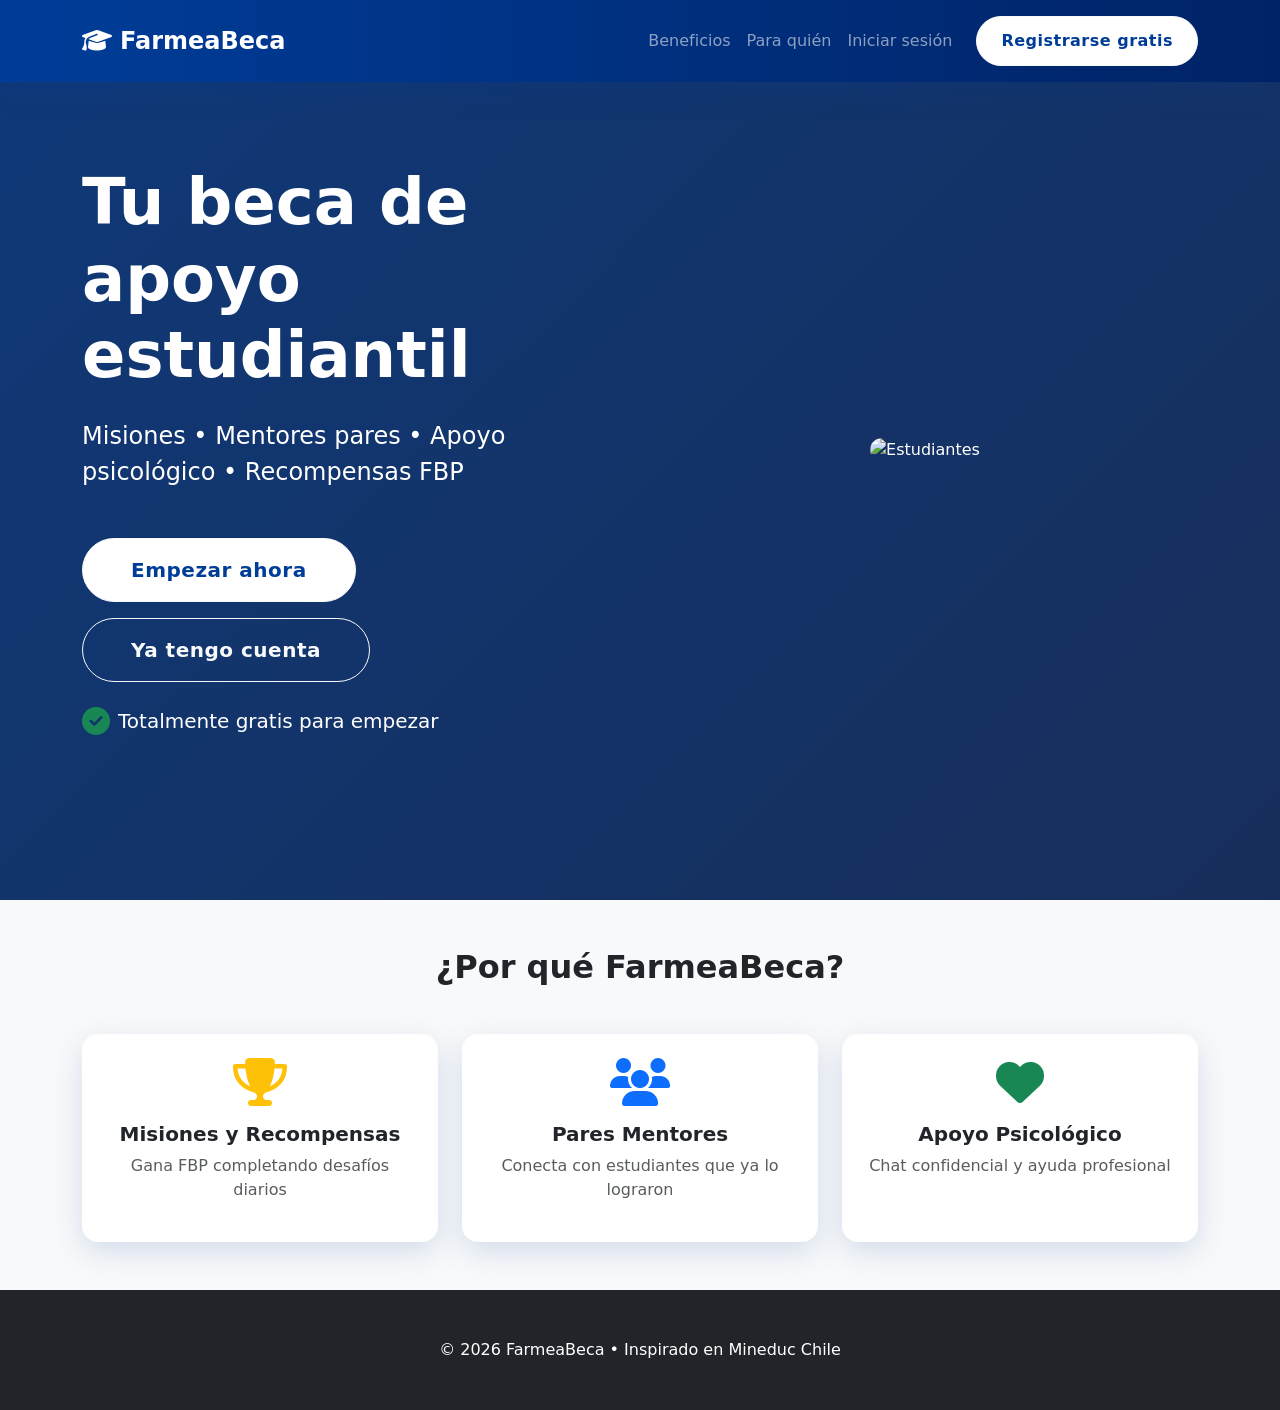
==== commit 63398508: "se actualizo: index.html y se agregaron 2 archivos .md (README.md Y USO_IA.md" ====
--- a/index.html
+++ b/index.html
@@ -10,8 +10,8 @@
 </head>
 <body>
 
-    <!-- Navbar mejorado -->
-    <nav class="navbar navbar-expand-lg navbar-dark fixed-top shadow-sm" style="background: #003d99;">
+    <!-- Navbar consistente con todo el proyecto -->
+    <nav class="navbar navbar-expand-lg navbar-dark fixed-top">
         <div class="container">
             <a class="navbar-brand fw-bold fs-4" href="index.html">
                 <i class="fas fa-graduation-cap me-2"></i>FarmeaBeca
@@ -32,56 +32,62 @@
         </div>
     </nav>
 
-    <!-- HERO MEJORADO - Fondo atractivo -->
-    <header class="hero d-flex align-items-center text-white position-relative">
-        <div class="hero-overlay"></div>
+    <!-- Hero mejorado -->
+    <header class="hero d-flex align-items-center text-white">
         <div class="container position-relative z-3">
             <div class="row align-items-center">
                 <div class="col-lg-6">
                     <h1 class="display-3 fw-bold mb-4">Tu beca de apoyo estudiantil</h1>
-                    <p class="lead fs-4 mb-5">Misiones, mentores pares, apoyo psicológico y recompensas en FBP.<br>Transforma tu experiencia escolar.</p>
-                    
+                    <p class="lead fs-4 mb-5">Misiones • Mentores pares • Apoyo psicológico • Recompensas FBP</p>
                     <div class="d-flex flex-wrap gap-3">
                         <a href="pages/registro.html" class="btn btn-light btn-lg fw-semibold rounded-pill px-5 py-3">Empezar ahora</a>
                         <a href="pages/login.html" class="btn btn-outline-light btn-lg fw-semibold rounded-pill px-5 py-3">Ya tengo cuenta</a>
                     </div>
-                    
                     <div class="mt-4 d-flex align-items-center gap-2">
                         <i class="fas fa-check-circle text-success fs-3"></i>
                         <span class="fs-5">Totalmente gratis para empezar</span>
                     </div>
                 </div>
-                
                 <div class="col-lg-6 text-center mt-5 mt-lg-0">
-                    <img src="https://picsum.photos/id/1015/800/600" alt="Estudiantes motivados" class="img-fluid rounded-4 shadow-2xl" style="max-height: 420px;">
+                    <img src="https://picsum.photos/id/1015/800/600" alt="Estudiantes" class="img-fluid rounded-4 shadow-2xl">
                 </div>
             </div>
         </div>
     </header>
 
-    <!-- Resto de secciones (mantengo por ahora) -->
+    <!-- Beneficios -->
     <section id="beneficios" class="py-5 bg-light">
         <div class="container">
-            <h2 class="text-center mb-5">¿Por qué FarmeaBeca?</h2>
+            <h2 class="text-center mb-5 fw-bold">¿Por qué FarmeaBeca?</h2>
             <div class="row g-4">
-                <!-- Cards de beneficios (puedes dejar las que ya tenías) -->
                 <div class="col-md-4">
-                    <div class="card h-100 border-0 shadow-sm hover-card">
-                        <div class="card-body text-center p-4">
-                            <i class="fas fa-trophy fa-3x text-warning mb-3"></i>
-                            <h5>Misiones y Recompensas</h5>
-                            <p class="text-muted">Gana FBP y desbloquea beneficios reales.</p>
-                        </div>
+                    <div class="card h-100 border-0 hover-card text-center p-4">
+                        <i class="fas fa-trophy fa-3x text-warning mb-3"></i>
+                        <h5 class="fw-bold">Misiones y Recompensas</h5>
+                        <p class="text-muted">Gana FBP completando desafíos diarios</p>
                     </div>
                 </div>
-                <!-- Repite las otras dos cards igual que antes -->
+                <div class="col-md-4">
+                    <div class="card h-100 border-0 hover-card text-center p-4">
+                        <i class="fas fa-users fa-3x text-primary mb-3"></i>
+                        <h5 class="fw-bold">Pares Mentores</h5>
+                        <p class="text-muted">Conecta con estudiantes que ya lo lograron</p>
+                    </div>
+                </div>
+                <div class="col-md-4">
+                    <div class="card h-100 border-0 hover-card text-center p-4">
+                        <i class="fas fa-heart fa-3x text-success mb-3"></i>
+                        <h5 class="fw-bold">Apoyo Psicológico</h5>
+                        <p class="text-muted">Chat confidencial y ayuda profesional</p>
+                    </div>
+                </div>
             </div>
         </div>
     </section>
 
     <footer class="bg-dark text-white py-5 text-center">
         <div class="container">
-            <p class="mb-0">&copy; 2026 FarmeaBeca - Inspirado en Mineduc Chile</p>
+            <p class="mb-0">&copy; 2026 FarmeaBeca • Inspirado en Mineduc Chile</p>
         </div>
     </footer>
 
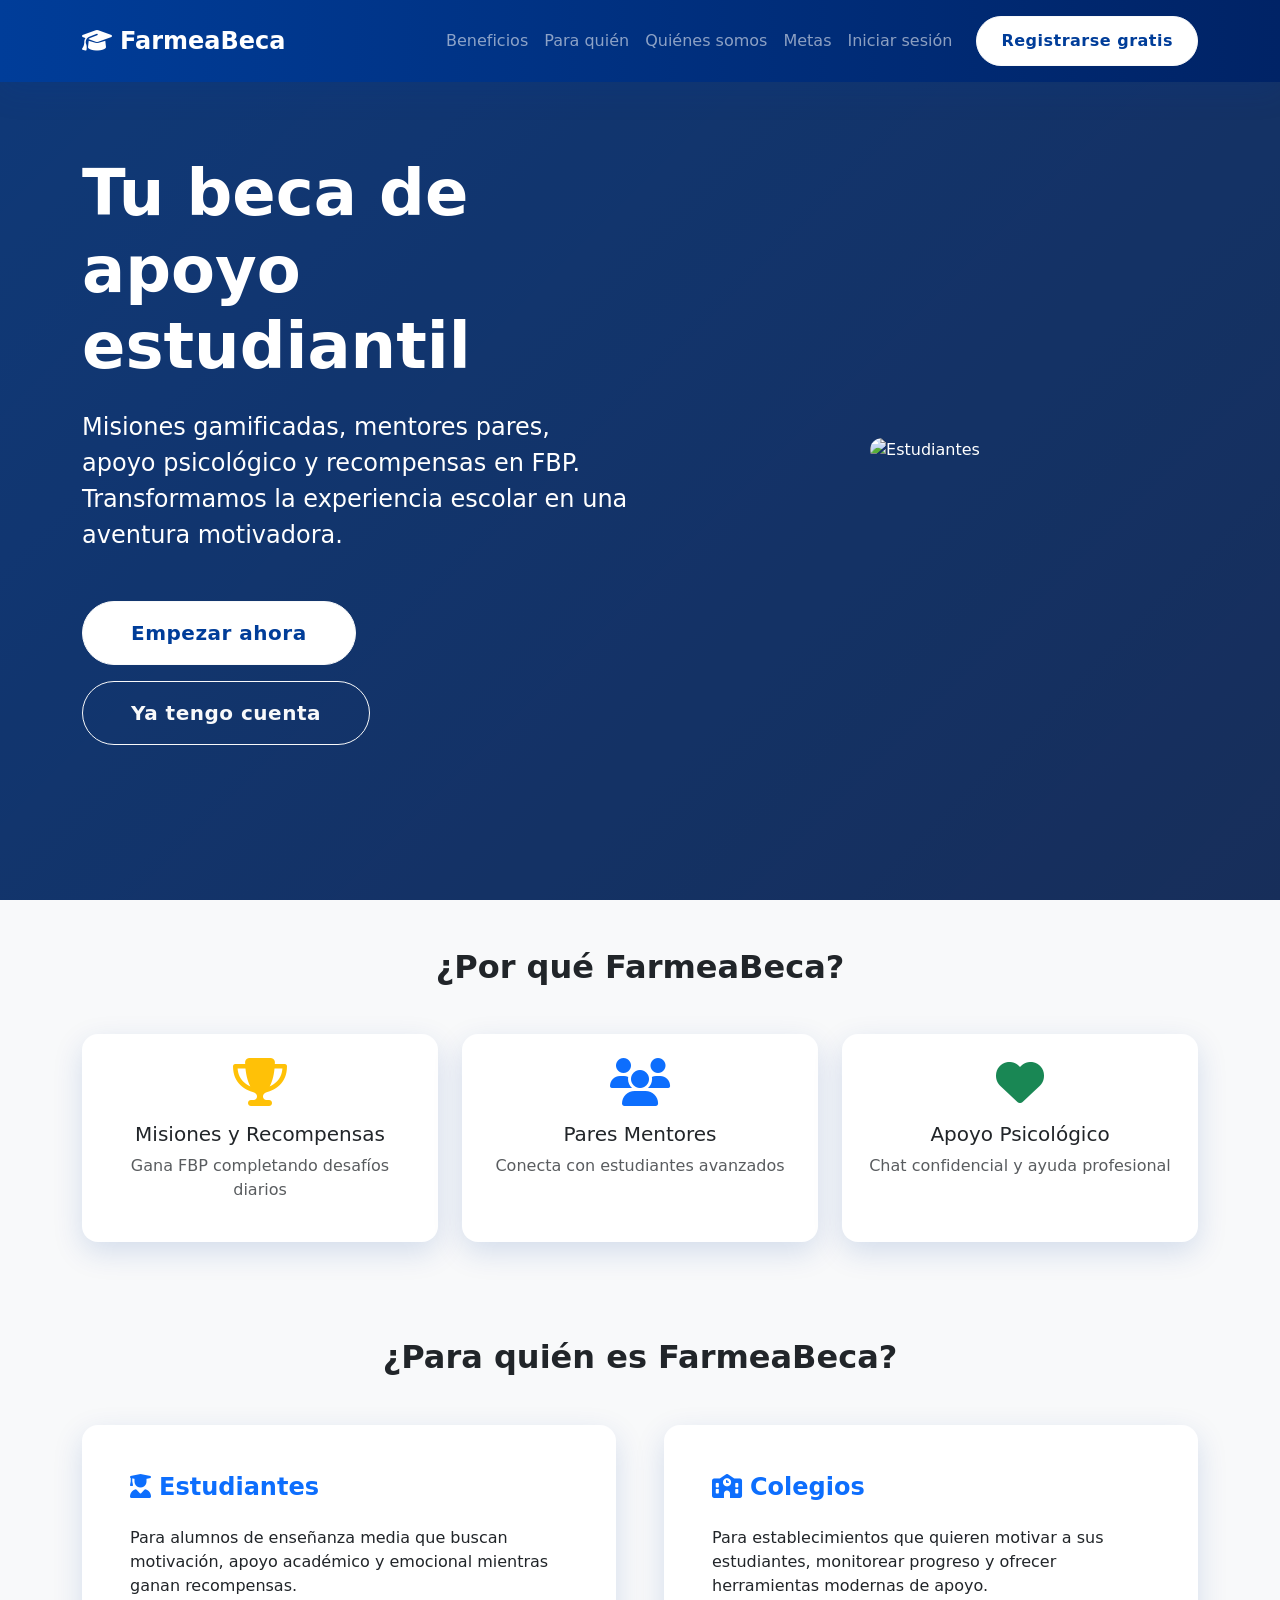
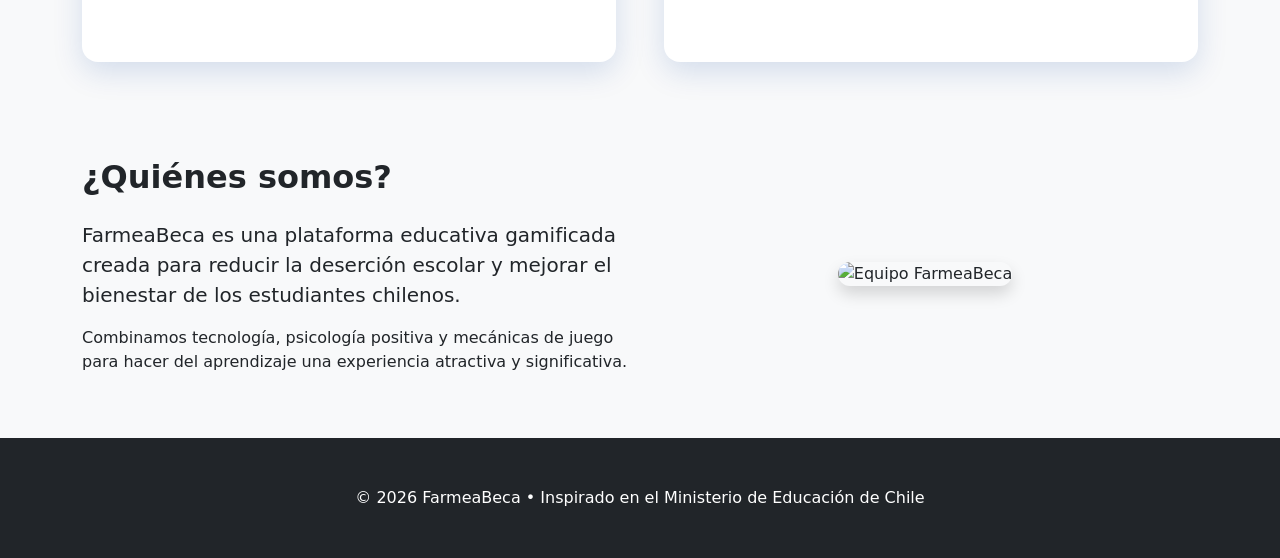
==== commit 0d26e71a: "se actualizo: index.html,suscripcion.js, misions.js,dashboard-colegio.html y suscripcion.html y se a" ====
--- a/index.html
+++ b/index.html
@@ -10,7 +10,6 @@
 </head>
 <body>
 
-    <!-- Navbar consistente con todo el proyecto -->
     <nav class="navbar navbar-expand-lg navbar-dark fixed-top">
         <div class="container">
             <a class="navbar-brand fw-bold fs-4" href="index.html">
@@ -23,6 +22,8 @@
                 <ul class="navbar-nav ms-auto align-items-center">
                     <li class="nav-item"><a class="nav-link" href="#beneficios">Beneficios</a></li>
                     <li class="nav-item"><a class="nav-link" href="#para-quien">Para quién</a></li>
+                    <li class="nav-item"><a class="nav-link" href="#quienes-somos">Quiénes somos</a></li>
+                    <li class="nav-item"><a class="nav-link" href="#metas">Metas</a></li>
                     <li class="nav-item"><a class="nav-link" href="pages/login.html">Iniciar sesión</a></li>
                     <li class="nav-item ms-3">
                         <a href="pages/registro.html" class="btn btn-light fw-semibold rounded-pill px-4">Registrarse gratis</a>
@@ -32,20 +33,15 @@
         </div>
     </nav>
 
-    <!-- Hero mejorado -->
     <header class="hero d-flex align-items-center text-white">
         <div class="container position-relative z-3">
             <div class="row align-items-center">
                 <div class="col-lg-6">
                     <h1 class="display-3 fw-bold mb-4">Tu beca de apoyo estudiantil</h1>
-                    <p class="lead fs-4 mb-5">Misiones • Mentores pares • Apoyo psicológico • Recompensas FBP</p>
+                    <p class="lead fs-4 mb-5">Misiones gamificadas, mentores pares, apoyo psicológico y recompensas en FBP.<br>Transformamos la experiencia escolar en una aventura motivadora.</p>
                     <div class="d-flex flex-wrap gap-3">
                         <a href="pages/registro.html" class="btn btn-light btn-lg fw-semibold rounded-pill px-5 py-3">Empezar ahora</a>
                         <a href="pages/login.html" class="btn btn-outline-light btn-lg fw-semibold rounded-pill px-5 py-3">Ya tengo cuenta</a>
-                    </div>
-                    <div class="mt-4 d-flex align-items-center gap-2">
-                        <i class="fas fa-check-circle text-success fs-3"></i>
-                        <span class="fs-5">Totalmente gratis para empezar</span>
                     </div>
                 </div>
                 <div class="col-lg-6 text-center mt-5 mt-lg-0">
@@ -55,31 +51,47 @@
         </div>
     </header>
 
-    <!-- Beneficios -->
     <section id="beneficios" class="py-5 bg-light">
         <div class="container">
             <h2 class="text-center mb-5 fw-bold">¿Por qué FarmeaBeca?</h2>
             <div class="row g-4">
-                <div class="col-md-4">
-                    <div class="card h-100 border-0 hover-card text-center p-4">
-                        <i class="fas fa-trophy fa-3x text-warning mb-3"></i>
-                        <h5 class="fw-bold">Misiones y Recompensas</h5>
-                        <p class="text-muted">Gana FBP completando desafíos diarios</p>
+                <div class="col-md-4"><div class="card h-100 border-0 hover-card text-center p-4"><i class="fas fa-trophy fa-3x text-warning mb-3"></i><h5>Misiones y Recompensas</h5><p class="text-muted">Gana FBP completando desafíos diarios</p></div></div>
+                <div class="col-md-4"><div class="card h-100 border-0 hover-card text-center p-4"><i class="fas fa-users fa-3x text-primary mb-3"></i><h5>Pares Mentores</h5><p class="text-muted">Conecta con estudiantes avanzados</p></div></div>
+                <div class="col-md-4"><div class="card h-100 border-0 hover-card text-center p-4"><i class="fas fa-heart fa-3x text-success mb-3"></i><h5>Apoyo Psicológico</h5><p class="text-muted">Chat confidencial y ayuda profesional</p></div></div>
+            </div>
+        </div>
+    </section>
+
+    <section id="para-quien" class="py-5">
+        <div class="container">
+            <h2 class="text-center mb-5 fw-bold">¿Para quién es FarmeaBeca?</h2>
+            <div class="row g-5">
+                <div class="col-lg-6">
+                    <div class="card h-100 border-0 hover-card p-5">
+                        <h4 class="fw-bold text-primary"><i class="fas fa-user-graduate me-2"></i>Estudiantes</h4>
+                        <p class="mt-3">Para alumnos de enseñanza media que buscan motivación, apoyo académico y emocional mientras ganan recompensas.</p>
                     </div>
                 </div>
-                <div class="col-md-4">
-                    <div class="card h-100 border-0 hover-card text-center p-4">
-                        <i class="fas fa-users fa-3x text-primary mb-3"></i>
-                        <h5 class="fw-bold">Pares Mentores</h5>
-                        <p class="text-muted">Conecta con estudiantes que ya lo lograron</p>
+                <div class="col-lg-6">
+                    <div class="card h-100 border-0 hover-card p-5">
+                        <h4 class="fw-bold text-primary"><i class="fas fa-school me-2"></i>Colegios</h4>
+                        <p class="mt-3">Para establecimientos que quieren motivar a sus estudiantes, monitorear progreso y ofrecer herramientas modernas de apoyo.</p>
                     </div>
                 </div>
-                <div class="col-md-4">
-                    <div class="card h-100 border-0 hover-card text-center p-4">
-                        <i class="fas fa-heart fa-3x text-success mb-3"></i>
-                        <h5 class="fw-bold">Apoyo Psicológico</h5>
-                        <p class="text-muted">Chat confidencial y ayuda profesional</p>
-                    </div>
+            </div>
+        </div>
+    </section>
+
+    <section id="quienes-somos" class="py-5 bg-light">
+        <div class="container">
+            <div class="row align-items-center">
+                <div class="col-lg-6">
+                    <h2 class="fw-bold mb-4">¿Quiénes somos?</h2>
+                    <p class="lead">FarmeaBeca es una plataforma educativa gamificada creada para reducir la deserción escolar y mejorar el bienestar de los estudiantes chilenos.</p>
+                    <p>Combinamos tecnología, psicología positiva y mecánicas de juego para hacer del aprendizaje una experiencia atractiva y significativa.</p>
+                </div>
+                <div class="col-lg-6 text-center">
+                    <img src="https://picsum.photos/id/1016/600/400" alt="Equipo FarmeaBeca" class="img-fluid rounded-4 shadow">
                 </div>
             </div>
         </div>
@@ -87,7 +99,7 @@
 
     <footer class="bg-dark text-white py-5 text-center">
         <div class="container">
-            <p class="mb-0">&copy; 2026 FarmeaBeca • Inspirado en Mineduc Chile</p>
+            <p class="mb-0">&copy; 2026 FarmeaBeca • Inspirado en el Ministerio de Educación de Chile</p>
         </div>
     </footer>
 
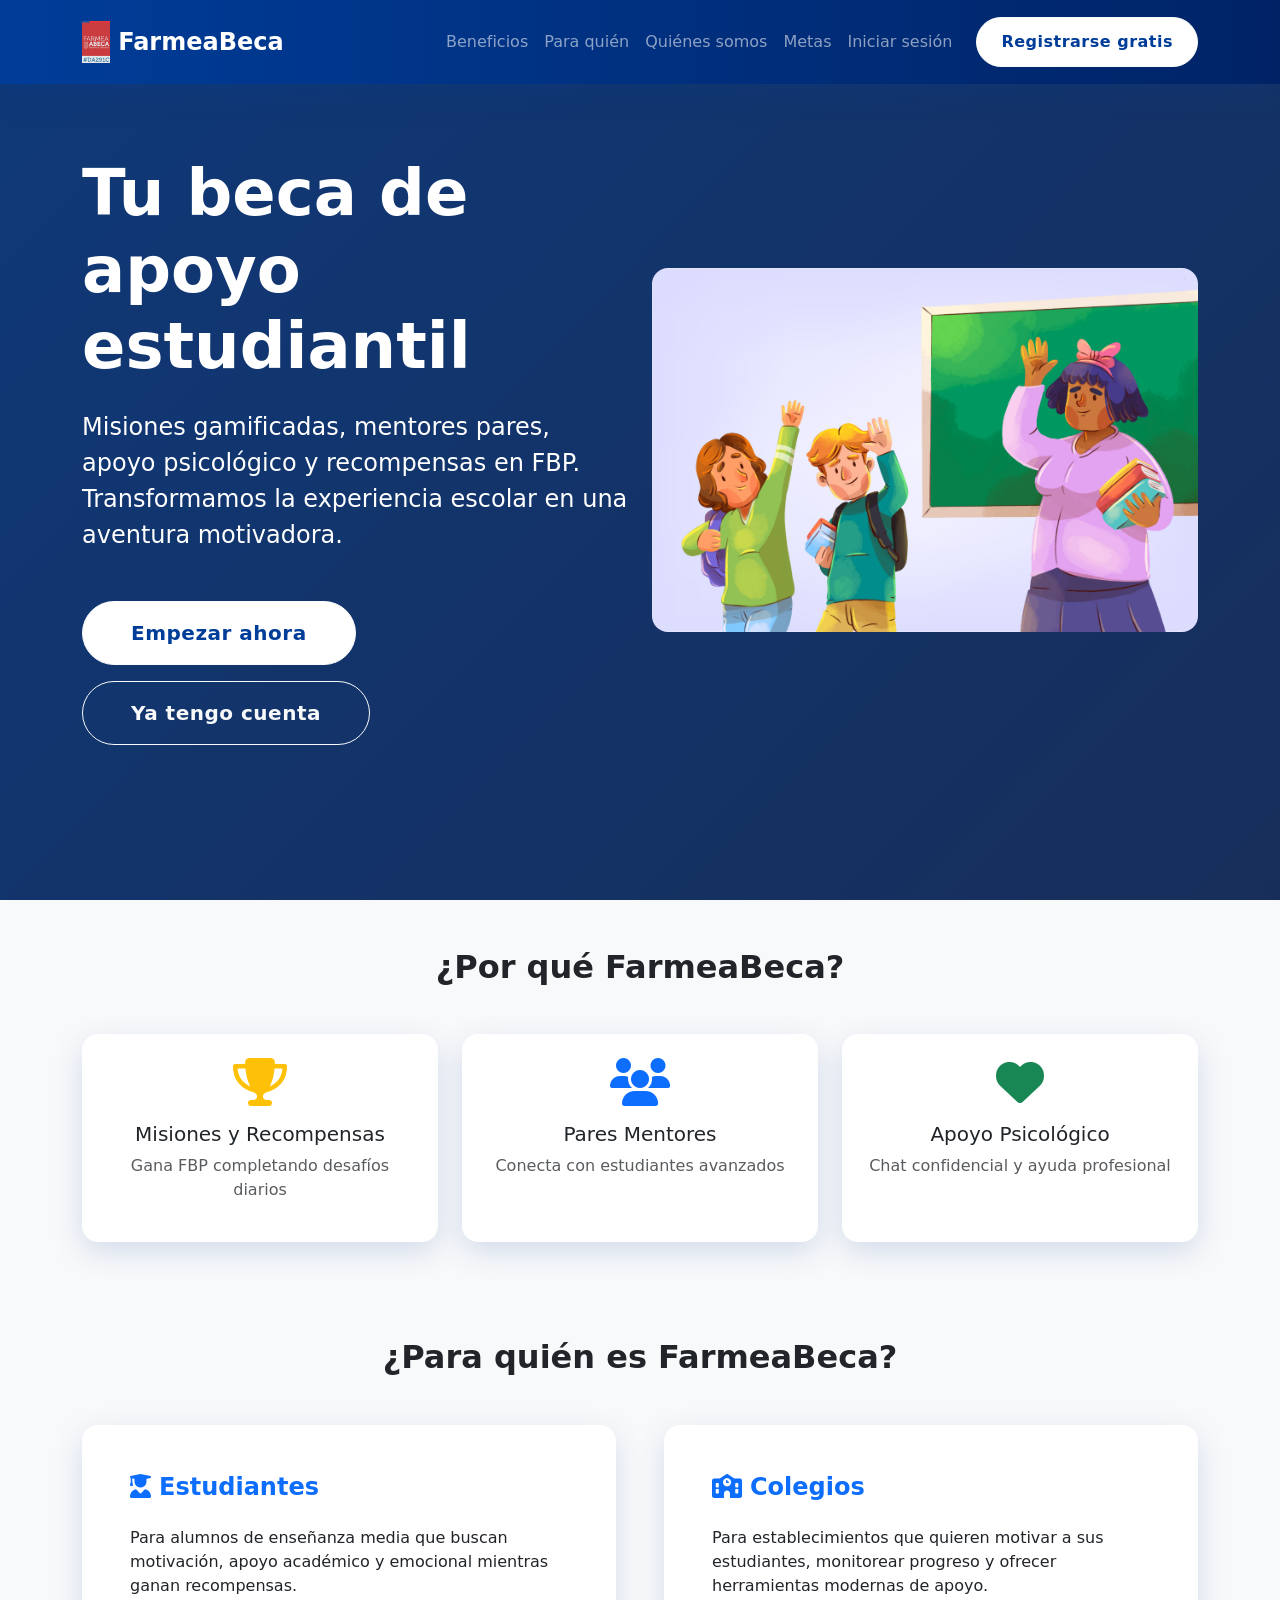
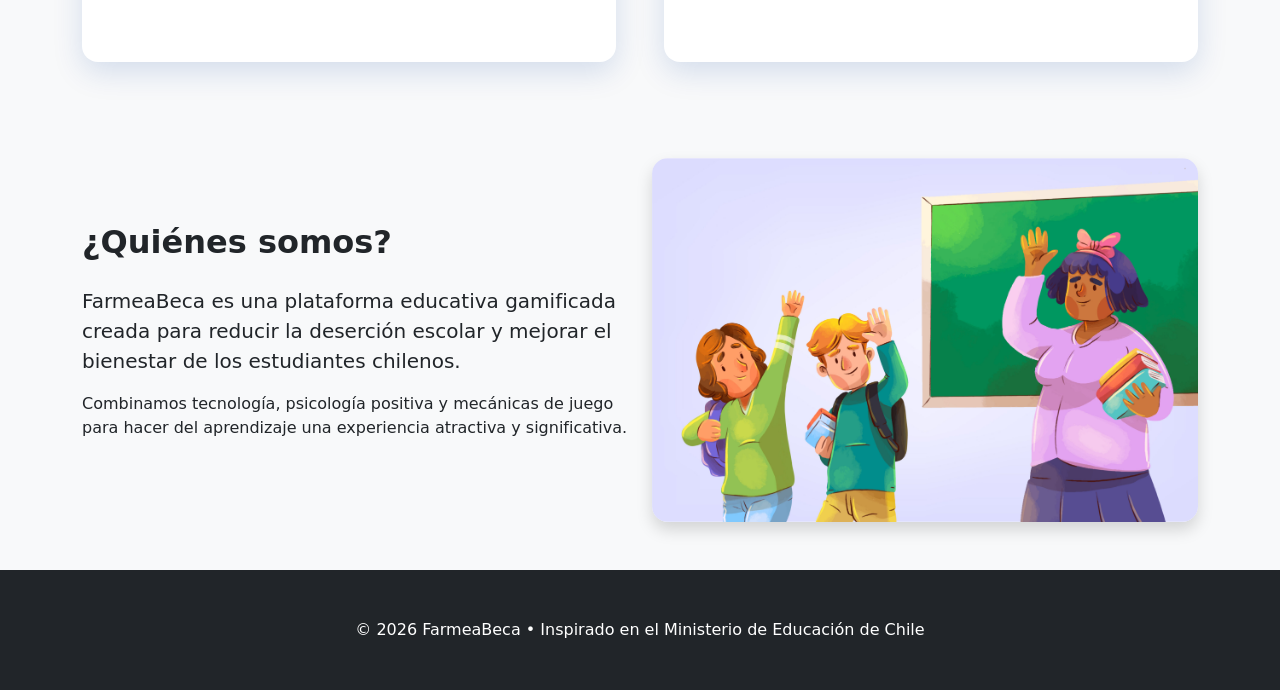
==== commit 2eec3c25: "se actualizo: index.html y se agregaron 2 archivos .md (README.md Y USO_IA.md carpeta images agregad" ====
--- a/index.html
+++ b/index.html
@@ -10,10 +10,12 @@
 </head>
 <body>
 
+    <!-- Navbar con Logo -->
     <nav class="navbar navbar-expand-lg navbar-dark fixed-top">
         <div class="container">
-            <a class="navbar-brand fw-bold fs-4" href="index.html">
-                <i class="fas fa-graduation-cap me-2"></i>FarmeaBeca
+            <a class="navbar-brand fw-bold fs-4 d-flex align-items-center" href="index.html">
+                <img src="assets/images/logo.png" alt="FarmeaBeca Logo" height="42" class="me-2">
+                FarmeaBeca
             </a>
             <button class="navbar-toggler" type="button" data-bs-toggle="collapse" data-bs-target="#navbarNav">
                 <span class="navbar-toggler-icon"></span>
@@ -33,6 +35,7 @@
         </div>
     </nav>
 
+    <!-- Hero con fondo local -->
     <header class="hero d-flex align-items-center text-white">
         <div class="container position-relative z-3">
             <div class="row align-items-center">
@@ -45,12 +48,13 @@
                     </div>
                 </div>
                 <div class="col-lg-6 text-center mt-5 mt-lg-0">
-                    <img src="https://picsum.photos/id/1015/800/600" alt="Estudiantes" class="img-fluid rounded-4 shadow-2xl">
+                    <img src="assets/images/hero-bg.jpg" alt="Estudiantes motivados" class="img-fluid rounded-4 shadow-2xl">
                 </div>
             </div>
         </div>
     </header>
 
+    <!-- Resto del contenido (sin cambios) -->
     <section id="beneficios" class="py-5 bg-light">
         <div class="container">
             <h2 class="text-center mb-5 fw-bold">¿Por qué FarmeaBeca?</h2>
@@ -91,7 +95,7 @@
                     <p>Combinamos tecnología, psicología positiva y mecánicas de juego para hacer del aprendizaje una experiencia atractiva y significativa.</p>
                 </div>
                 <div class="col-lg-6 text-center">
-                    <img src="https://picsum.photos/id/1016/600/400" alt="Equipo FarmeaBeca" class="img-fluid rounded-4 shadow">
+                    <img src="assets/images/hero-bg.jpg" alt="Equipo FarmeaBeca" class="img-fluid rounded-4 shadow">
                 </div>
             </div>
         </div>
